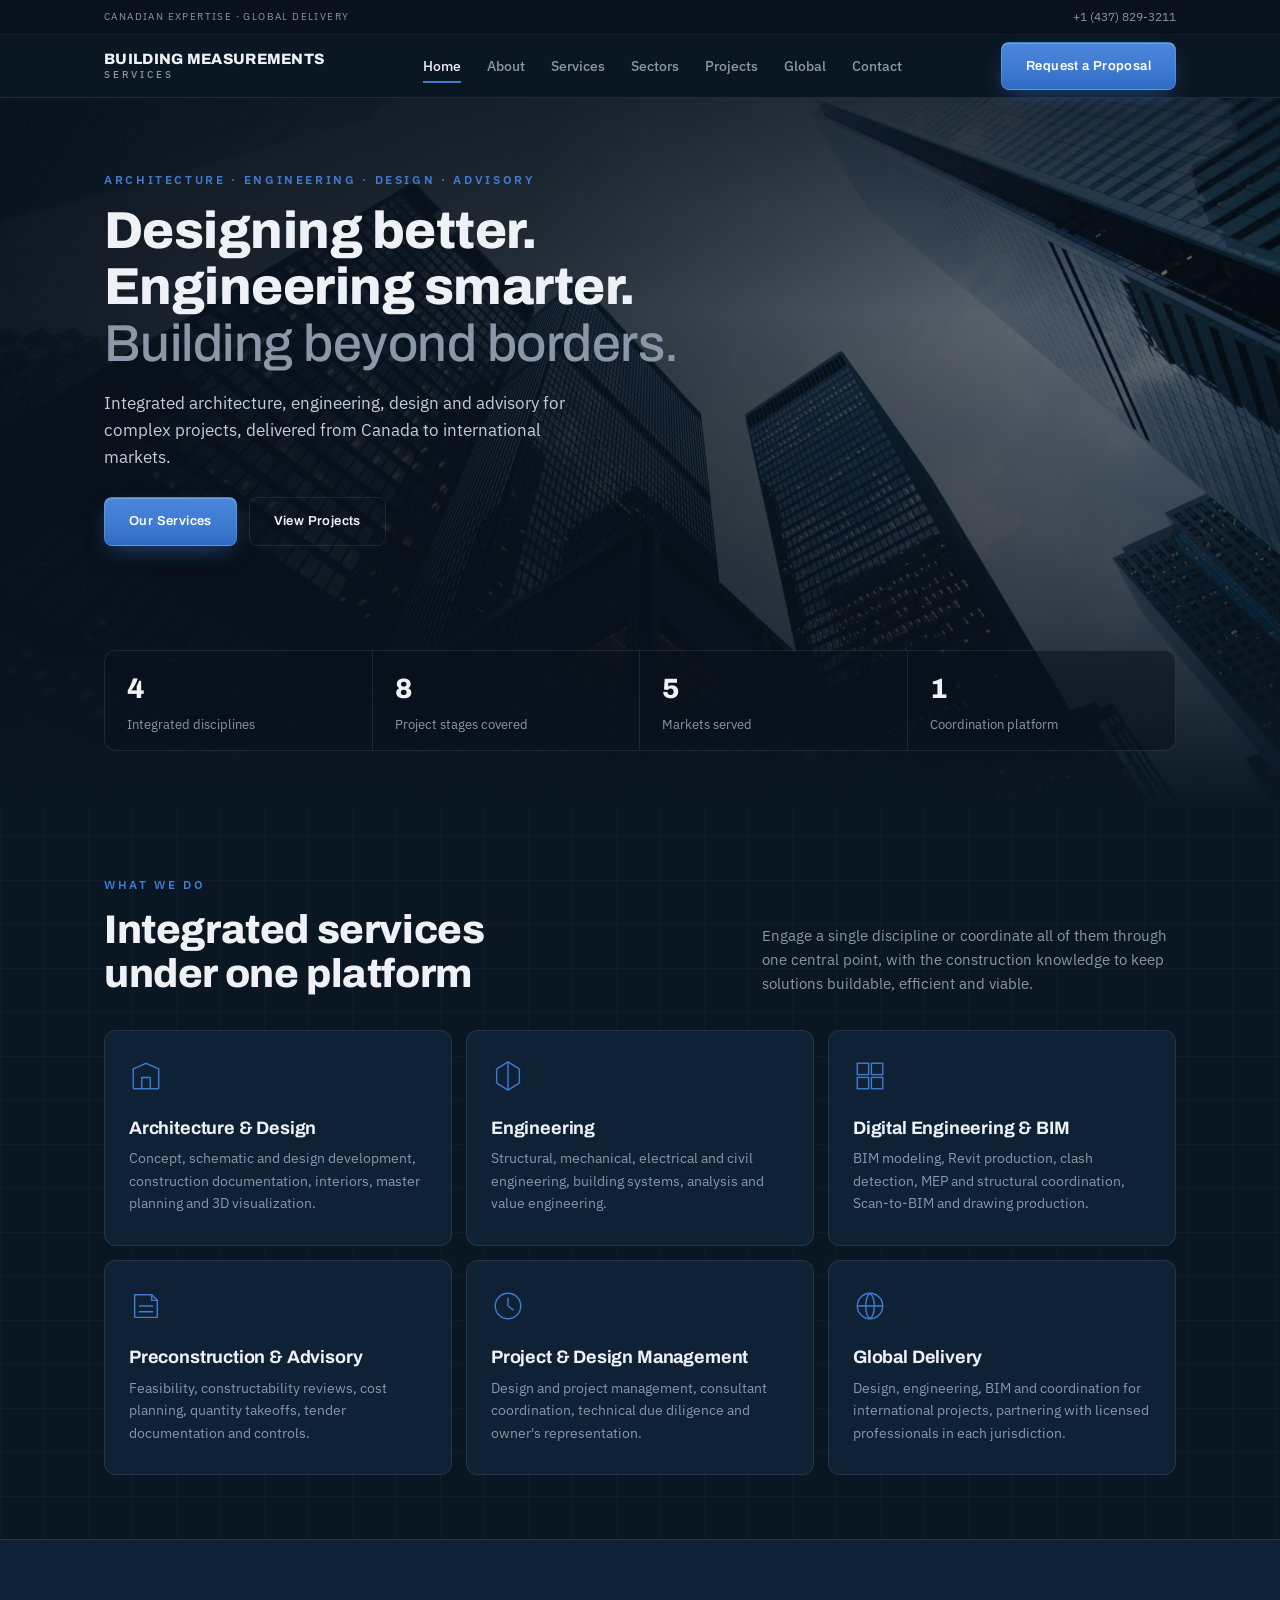
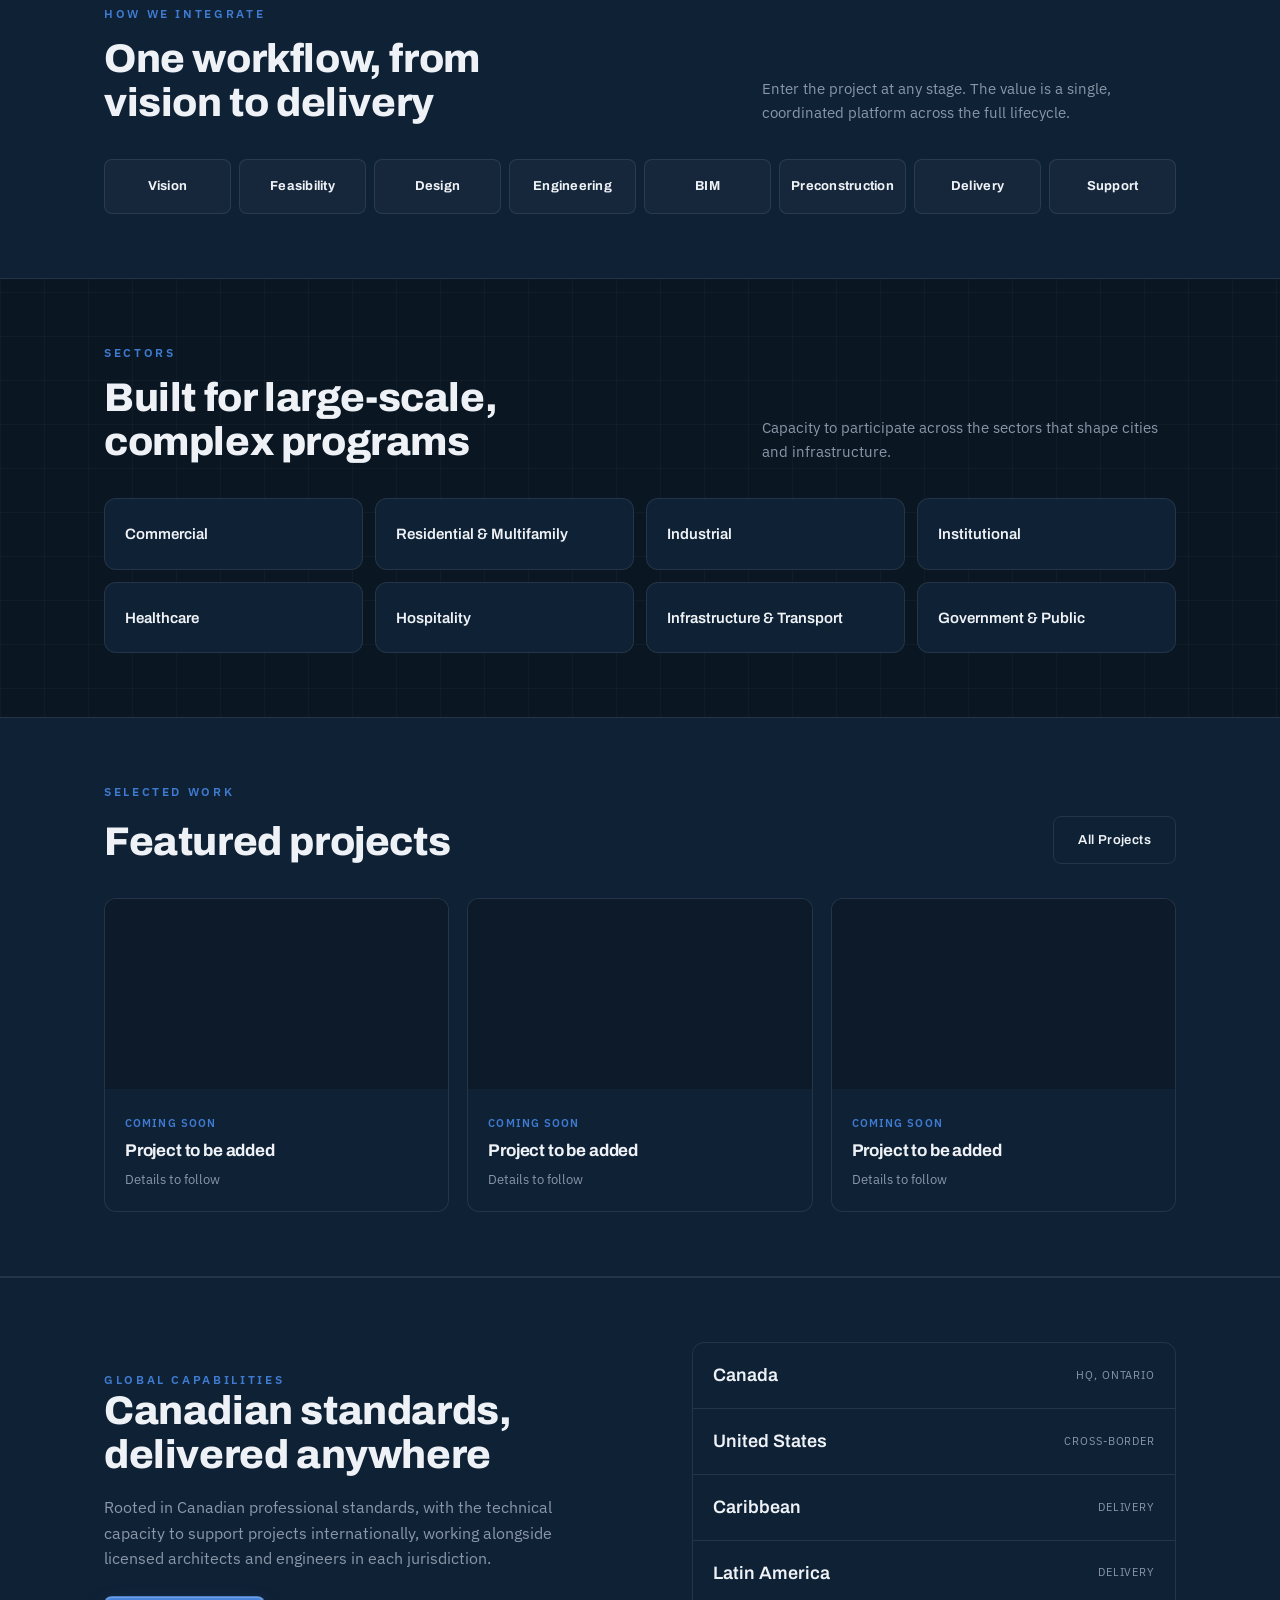
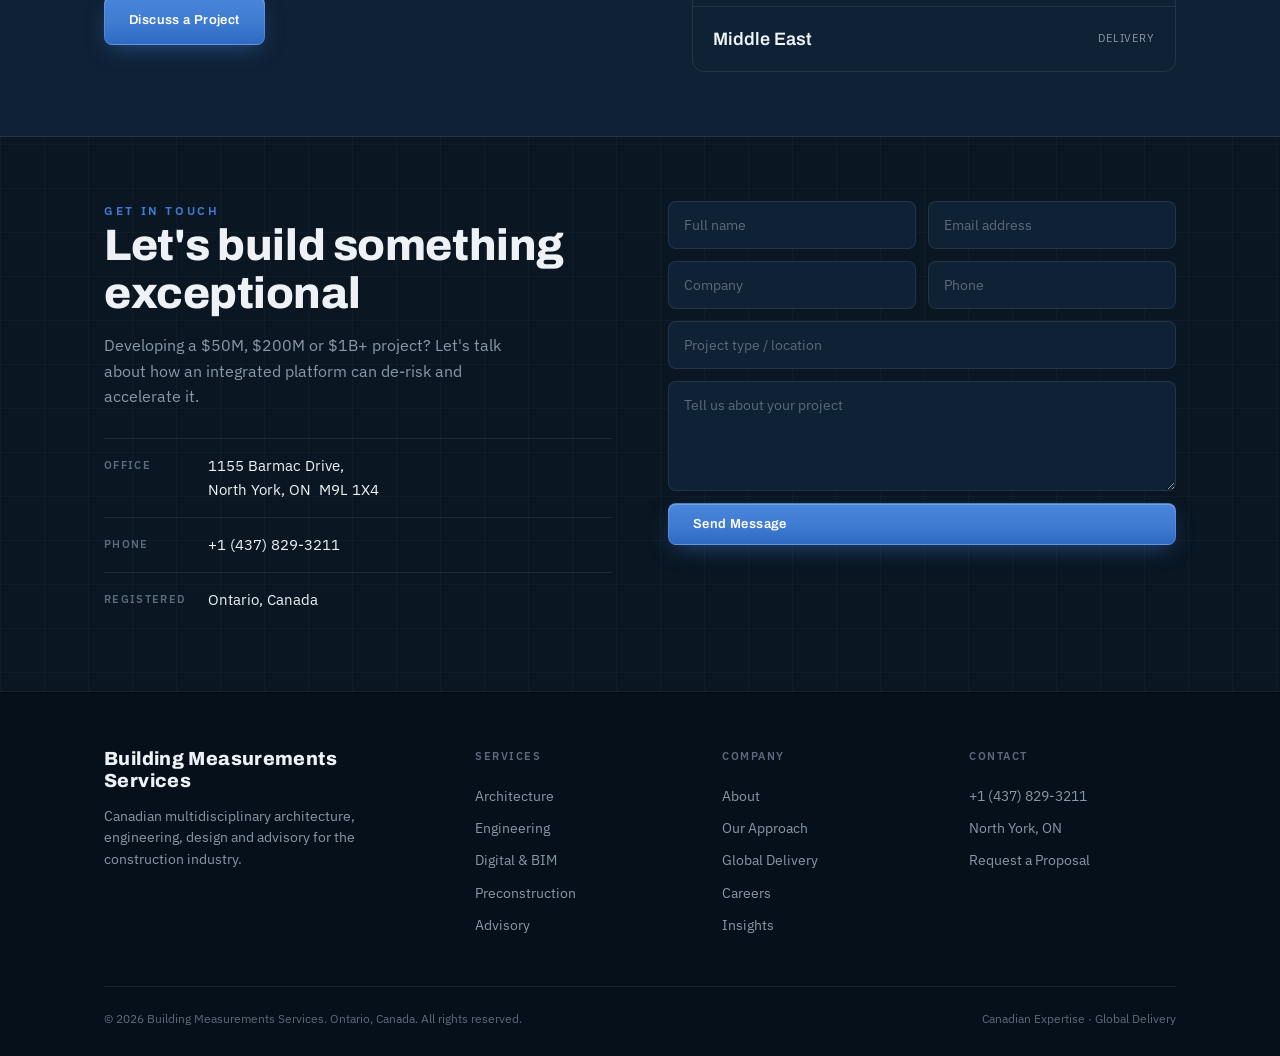
==== index.html @ d41627a1 "Add files via upload" ====
<!DOCTYPE html>
<html lang="en">
<head>
  <meta charset="UTF-8">
  <meta name="viewport" content="width=device-width, initial-scale=1.0">
  <title>Building Measurements Services</title>
  <meta name="description" content="Building Measurements Services. Canadian multidisciplinary architecture, engineering, design and advisory firm for the construction industry. Canadian expertise, global delivery.">

  <link rel="icon" href="favicon.webp" type="image/webp">
  <link rel="preconnect" href="https://fonts.googleapis.com">
  <link rel="preconnect" href="https://fonts.gstatic.com" crossorigin>
  <link href="https://fonts.googleapis.com/css2?family=Archivo:wght@500;600;700;800;900&family=IBM+Plex+Sans:wght@300;400;500;600&display=swap" rel="stylesheet">

  <link rel="stylesheet" href="css/tokens.css?v=10">
  <link rel="stylesheet" href="css/style.css?v=10">
  <link rel="stylesheet" href="css/layout.css?v=10">
  <link rel="stylesheet" href="css/header.css?v=10">
  <link rel="stylesheet" href="css/components.css?v=10">
</head>
<body class="grid-bg">

  <div class="topbar">
    <div class="wrap">
      <span class="tagline">Canadian Expertise · Global Delivery</span>
      <div class="r">
        <a href="tel:+14378293211">+1 (437) 829-3211</a>
      </div>
    </div>
  </div>

  <header>
    <div class="wrap nav">
      <a href="./" class="brand" aria-label="Building Measurements Services home">
        <span class="name-1">BUILDING MEASUREMENTS</span>
        <span class="name-2">SERVICES</span>
      </a>
      <nav class="menu">
        <a href="./" aria-current="page">Home</a>
        <a href="about/">About</a>
        <a href="services/">Services</a>
        <a href="sectors/">Sectors</a>
        <a href="projects/">Projects</a>
        <a href="global/">Global</a>
        <a href="contact/">Contact</a>
      </nav>
      <div class="nav-cta">
        <a href="contact/" class="btn btn-primary">Request a Proposal</a>
        <button class="burger" aria-label="Open menu"><span></span><span></span><span></span></button>
      </div>
    </div>
    <nav class="mobile-menu">
      <a href="./">Home</a>
      <a href="about/">About</a>
      <a href="services/">Services</a>
      <a href="sectors/">Sectors</a>
      <a href="projects/">Projects</a>
      <a href="global/">Global</a>
      <a href="contact/">Contact</a>
    </nav>
  </header>

  <section class="hero bg-home">
    <div class="wrap">
      <p class="eyebrow reveal">Architecture · Engineering · Design · Advisory</p>
      <h1 class="reveal">Designing better. Engineering smarter. <span class="thin">Building beyond borders.</span></h1>
      <p class="lead reveal">Integrated architecture, engineering, design and advisory for complex projects, delivered from Canada to international markets.</p>
      <div class="hero-cta reveal">
        <a href="services/" class="btn btn-primary">Our Services</a>
        <a href="projects/" class="btn btn-ghost">View Projects</a>
      </div>
    </div>
    <div class="hstats">
      <div class="wrap">
        <div class="hstats-inner">
          <div class="hstat"><div class="n">4</div><div class="l">Integrated disciplines</div></div>
          <div class="hstat"><div class="n">8</div><div class="l">Project stages covered</div></div>
          <div class="hstat"><div class="n">5</div><div class="l">Markets served</div></div>
          <div class="hstat"><div class="n">1</div><div class="l">Coordination platform</div></div>
        </div>
      </div>
    </div>
  </section>

  <section id="services">
    <div class="wrap">
      <p class="eyebrow reveal">What we do</p>
      <div class="sec-head reveal">
        <h2>Integrated services under one platform</h2>
        <p class="sub">Engage a single discipline or coordinate all of them through one central point, with the construction knowledge to keep solutions buildable, efficient and viable.</p>
      </div>
      <div class="svc-grid reveal">
        <article class="svc">
          <svg class="ico" viewBox="0 0 48 48" fill="none" stroke="currentColor" stroke-width="2" aria-hidden="true"><path d="M6 42V14L24 6l18 8v28"/><path d="M6 42h36M18 42V26h12v16"/></svg>
          <h3>Architecture &amp; Design</h3>
          <p>Concept, schematic and design development, construction documentation, interiors, master planning and 3D visualization.</p>
        </article>
        <article class="svc">
          <svg class="ico" viewBox="0 0 48 48" fill="none" stroke="currentColor" stroke-width="2" aria-hidden="true"><path d="M24 4v40M8 14l16-10 16 10M8 34l16 10 16-10"/><path d="M8 14v20M40 14v20"/></svg>
          <h3>Engineering</h3>
          <p>Structural, mechanical, electrical and civil engineering, building systems, analysis and value engineering.</p>
        </article>
        <article class="svc">
          <svg class="ico" viewBox="0 0 48 48" fill="none" stroke="currentColor" stroke-width="2" aria-hidden="true"><rect x="6" y="6" width="16" height="16"/><rect x="26" y="6" width="16" height="16"/><rect x="6" y="26" width="16" height="16"/><rect x="26" y="26" width="16" height="16"/></svg>
          <h3>Digital Engineering &amp; BIM</h3>
          <p>BIM modeling, Revit production, clash detection, MEP and structural coordination, Scan-to-BIM and drawing production.</p>
        </article>
        <article class="svc">
          <svg class="ico" viewBox="0 0 48 48" fill="none" stroke="currentColor" stroke-width="2" aria-hidden="true"><path d="M8 40V8h24l8 8v24z"/><path d="M32 8v8h8M14 24h20M14 32h20"/></svg>
          <h3>Preconstruction &amp; Advisory</h3>
          <p>Feasibility, constructability reviews, cost planning, quantity takeoffs, tender documentation and controls.</p>
        </article>
        <article class="svc">
          <svg class="ico" viewBox="0 0 48 48" fill="none" stroke="currentColor" stroke-width="2" aria-hidden="true"><circle cx="24" cy="24" r="18"/><path d="M24 12v12l8 6"/></svg>
          <h3>Project &amp; Design Management</h3>
          <p>Design and project management, consultant coordination, technical due diligence and owner's representation.</p>
        </article>
        <article class="svc">
          <svg class="ico" viewBox="0 0 48 48" fill="none" stroke="currentColor" stroke-width="2" aria-hidden="true"><circle cx="24" cy="24" r="18"/><path d="M6 24h36M24 6c8 6 8 30 0 36M24 6c-8 6-8 30 0 36"/></svg>
          <h3>Global Delivery</h3>
          <p>Design, engineering, BIM and coordination for international projects, partnering with licensed professionals in each jurisdiction.</p>
        </article>
      </div>
    </div>
  </section>

  <section class="process" id="approach">
    <div class="wrap">
      <p class="eyebrow reveal">How we integrate</p>
      <div class="sec-head reveal">
        <h2>One workflow, from vision to delivery</h2>
        <p class="sub">Enter the project at any stage. The value is a single, coordinated platform across the full lifecycle.</p>
      </div>
      <div class="flow reveal">
        <div class="step"><div class="s-t">Vision</div></div>
        <div class="step"><div class="s-t">Feasibility</div></div>
        <div class="step"><div class="s-t">Design</div></div>
        <div class="step"><div class="s-t">Engineering</div></div>
        <div class="step"><div class="s-t">BIM</div></div>
        <div class="step"><div class="s-t">Preconstruction</div></div>
        <div class="step"><div class="s-t">Delivery</div></div>
        <div class="step"><div class="s-t">Support</div></div>
      </div>
    </div>
  </section>

  <section id="sectors">
    <div class="wrap">
      <p class="eyebrow reveal">Sectors</p>
      <div class="sec-head reveal">
        <h2>Built for large-scale, complex programs</h2>
        <p class="sub">Capacity to participate across the sectors that shape cities and infrastructure.</p>
      </div>
      <div class="sectors reveal">
        <div class="sector"><span class="sc-t">Commercial</span></div>
        <div class="sector"><span class="sc-t">Residential &amp; Multifamily</span></div>
        <div class="sector"><span class="sc-t">Industrial</span></div>
        <div class="sector"><span class="sc-t">Institutional</span></div>
        <div class="sector"><span class="sc-t">Healthcare</span></div>
        <div class="sector"><span class="sc-t">Hospitality</span></div>
        <div class="sector"><span class="sc-t">Infrastructure &amp; Transport</span></div>
        <div class="sector"><span class="sc-t">Government &amp; Public</span></div>
      </div>
    </div>
  </section>

  <section class="process" id="projects">
    <div class="wrap">
      <p class="eyebrow reveal">Selected work</p>
      <div class="sec-head reveal">
        <h2>Featured projects</h2>
        <a href="projects/" class="btn btn-ghost">All Projects</a>
      </div>
      <div class="proj-grid reveal">
        <article class="proj">
          <div class="img"></div>
          <div class="body"><span class="tag">Coming soon</span><h3>Project to be added</h3><span class="loc">Details to follow</span></div>
        </article>
        <article class="proj">
          <div class="img"></div>
          <div class="body"><span class="tag">Coming soon</span><h3>Project to be added</h3><span class="loc">Details to follow</span></div>
        </article>
        <article class="proj">
          <div class="img"></div>
          <div class="body"><span class="tag">Coming soon</span><h3>Project to be added</h3><span class="loc">Details to follow</span></div>
        </article>
      </div>
    </div>
  </section>

  <section class="global" id="global">
    <div class="wrap global-inner">
      <div class="reveal">
        <p class="eyebrow">Global capabilities</p>
        <h2>Canadian standards, delivered anywhere</h2>
        <p class="g-lead">Rooted in Canadian professional standards, with the technical capacity to support projects internationally, working alongside licensed architects and engineers in each jurisdiction.</p>
        <a href="contact/" class="btn btn-primary">Discuss a Project</a>
      </div>
      <div class="markets reveal">
        <div class="market"><span class="m-n">Canada</span><span class="m-s">HQ, Ontario</span></div>
        <div class="market"><span class="m-n">United States</span><span class="m-s">Cross-border</span></div>
        <div class="market"><span class="m-n">Caribbean</span><span class="m-s">Delivery</span></div>
        <div class="market"><span class="m-n">Latin America</span><span class="m-s">Delivery</span></div>
        <div class="market"><span class="m-n">Middle East</span><span class="m-s">Delivery</span></div>
      </div>
    </div>
  </section>

  <section class="contact" id="contact">
    <div class="wrap contact-inner">
      <div class="reveal">
        <p class="eyebrow">Get in touch</p>
        <h2>Let's build something exceptional</h2>
        <p class="lead">Developing a $50M, $200M or $1B+ project? Let's talk about how an integrated platform can de-risk and accelerate it.</p>
        <div class="info-row"><span class="k">Office</span><span class="v">1155 Barmac Drive,<br>North York, ON&nbsp; M9L 1X4</span></div>
        <div class="info-row"><span class="k">Phone</span><span class="v"><a href="tel:+14378293211">+1 (437) 829-3211</a></span></div>
        <div class="info-row"><span class="k">Registered</span><span class="v">Ontario, Canada</span></div>
      </div>
      <div class="reveal">
        <form class="form" action="#" method="post">
          <div class="form-row">
            <input class="field" type="text" name="name" placeholder="Full name" required>
            <input class="field" type="email" name="email" placeholder="Email address" required>
          </div>
          <div class="form-row">
            <input class="field" type="text" name="company" placeholder="Company">
            <input class="field" type="tel" name="phone" placeholder="Phone">
          </div>
          <input class="field" type="text" name="project" placeholder="Project type / location">
          <textarea class="field" name="message" placeholder="Tell us about your project"></textarea>
          <button class="btn btn-primary" type="submit">Send Message</button>
        </form>
      </div>
    </div>
  </section>

  <footer>
    <div class="wrap">
      <div class="foot-grid">
        <div class="foot-brand">
          <div class="name">Building Measurements<br>Services</div>
          <p>Canadian multidisciplinary architecture, engineering, design and advisory for the construction industry.</p>
        </div>
        <div class="foot-col">
          <h4>Services</h4>
          <a href="services/">Architecture</a><a href="services/">Engineering</a><a href="services/">Digital &amp; BIM</a><a href="services/">Preconstruction</a><a href="services/">Advisory</a>
        </div>
        <div class="foot-col">
          <h4>Company</h4>
          <a href="about/">About</a><a href="about/">Our Approach</a><a href="global/">Global Delivery</a><a href="careers/">Careers</a><a href="insights/">Insights</a>
        </div>
        <div class="foot-col">
          <h4>Contact</h4>
          <a href="tel:+14378293211">+1 (437) 829-3211</a><a href="contact/">North York, ON</a><a href="contact/">Request a Proposal</a>
        </div>
      </div>
      <div class="foot-bottom">
        <span>&copy; 2026 Building Measurements Services. Ontario, Canada. All rights reserved.</span>
        <span>Canadian Expertise · Global Delivery</span>
      </div>
    </div>
  </footer>

  <script src="js/main.js?v=1"></script>
</body>
</html>
---- css/tokens.css ----
/* ============================================================
   Building Measurements Services · tokens.css
   Variables de diseño (color, tipografía, espaciado).
   No poner reglas aquí, solo :root.
   ============================================================ */

:root{
  /* --- color --- */
  --ink:#0A1622;            /* base near-black navy (fondo página) */
  --navy:#0F2135;           /* paneles / tarjetas */
  --navy-hi:#16304A;        /* hover de paneles */
  --steel:#8A97A8;          /* texto gris acero */
  --steel-dim:#5B6A7C;      /* texto tenue / labels */
  --white:#EEF2F6;          /* texto principal claro */
  --accent:#3E7BD1;         /* azul blueprint, uso mínimo */
  --accent-hi:#5A92DD;      /* hover del acento */

  --line:rgba(255,255,255,.09);      /* bordes visibles */
  --line-soft:rgba(255,255,255,.05); /* bordes sutiles */
  --grid:rgba(255,255,255,.028);     /* rejilla tipo plano */

  /* --- tipografía --- */
  --font-display:'Archivo', sans-serif;
  --font-body:'IBM Plex Sans', system-ui, sans-serif;
  --font-mono:'IBM Plex Mono', monospace;

  /* --- layout --- */
  --maxw:1240px;
  --pad:clamp(20px, 5vw, 72px);
  --grid-size:44px;

  /* --- radios (esquinas redondeadas) --- */
  --radius:12px;
  --radius-sm:8px;
}
---- css/style.css ----
/* ============================================================
   Building Measurements Services · style.css
   Reset, base tipográfica, botones, utilidades, animaciones.
   ============================================================ */

*{margin:0;padding:0;box-sizing:border-box}
html{-webkit-text-size-adjust:100%}
body{
  font-family:var(--font-body);
  background:var(--ink);
  color:var(--white);
  line-height:1.6;
  -webkit-font-smoothing:antialiased;
  overflow-x:hidden;
}
a{color:inherit;text-decoration:none}
img{max-width:100%;display:block}
ul{list-style:none}

h1,h2,h3{font-family:var(--font-display);letter-spacing:-.01em;line-height:1.1}

/* eyebrow: mayúsculas finas en azul, sin guiones ni numeración */
.eyebrow{
  font-family:var(--font-body);font-weight:600;
  font-size:12px;letter-spacing:.22em;text-transform:uppercase;
  color:var(--accent);
}

/* rejilla tipo plano (fondo aprobado) */
.grid-bg{
  background-image:
    linear-gradient(var(--grid) 1px, transparent 1px),
    linear-gradient(90deg, var(--grid) 1px, transparent 1px);
  background-size:var(--grid-size) var(--grid-size);
}

/* botones */
.btn{
  display:inline-flex;align-items:center;gap:9px;
  font-family:var(--font-display);font-weight:600;font-size:13px;
  letter-spacing:.03em;padding:13px 24px;border:1px solid transparent;border-radius:var(--radius-sm);
  cursor:pointer;transition:.22s;white-space:nowrap;
}
.btn .ar{transition:transform .22s}
.btn:hover .ar{transform:translateX(3px)}
.btn-primary{
  background:linear-gradient(180deg,#4a86db 0%,#3E7BD1 55%,#2f6ac2 100%);
  color:#fff;border:1px solid rgba(255,255,255,.14);
  box-shadow:0 8px 22px -6px rgba(62,123,209,.5), inset 0 1px 0 rgba(255,255,255,.22);
  transition:transform .18s ease, box-shadow .18s ease, filter .18s ease;
}
.btn-primary:hover{
  filter:brightness(1.06);
  box-shadow:0 12px 28px -6px rgba(62,123,209,.62), inset 0 1px 0 rgba(255,255,255,.28);
  transform:translateY(-1px);
}
.btn-primary:active{transform:translateY(0);filter:brightness(.98)}
.btn-ghost{background:transparent;color:var(--white);border-color:var(--line)}
.btn-ghost:hover{border-color:var(--steel);background:rgba(255,255,255,.04)}

/* reveal on-scroll */
.reveal{opacity:0;transform:translateY(14px);transition:.6s cubic-bezier(.2,.7,.2,1)}
.reveal.in{opacity:1;transform:none}
@media (prefers-reduced-motion:reduce){
  .reveal{opacity:1;transform:none;transition:none}
}
---- css/layout.css ----
/* ============================================================
   Building Measurements Services · layout.css
   Contenedor, ritmo de secciones, encabezados de sección.
   ============================================================ */

.wrap{
  max-width:1200px;margin:0 auto;
  padding-left:clamp(20px,5vw,64px);
  padding-right:clamp(20px,5vw,64px);
}

section{padding-top:clamp(40px,5vw,68px);padding-bottom:clamp(40px,5vw,68px)}

.sec-head{
  display:flex;justify-content:space-between;align-items:flex-end;
  gap:24px;margin:14px 0 34px;flex-wrap:wrap;
}
.sec-head h2{font-size:clamp(24px,3.4vw,40px);font-weight:800;max-width:20ch}
.sec-head .sub{color:var(--steel);max-width:46ch;font-size:15px}
---- css/header.css ----
/* ============================================================
   Building Measurements Services · header.css
   Bloques compartidos: topbar, header/nav, footer.
   ============================================================ */

/* ---------- top bar ---------- */
.topbar{background:#08111C;border-bottom:1px solid var(--line-soft);font-size:12px;color:var(--steel)}
.topbar .wrap{display:flex;justify-content:space-between;align-items:center;height:34px}
.topbar .tagline{letter-spacing:.14em;text-transform:uppercase;font-size:10px}
.topbar a{color:var(--steel)}
.topbar a:hover{color:var(--white)}
.topbar .r{display:flex;gap:18px;align-items:center}
.topbar .lang a{font-weight:600}
.topbar .lang .off{opacity:.45}
@media (max-width:700px){.topbar .tagline{display:none}}

/* ---------- header ---------- */
header{position:sticky;top:0;z-index:50;background:var(--ink);border-bottom:1px solid var(--line)}
.nav{display:flex;align-items:center;justify-content:space-between;height:62px}

/* wordmark tipográfico compacto (logo real pendiente) */
.brand{display:inline-flex;flex-direction:column;line-height:1.05}
.brand .name-1{font-family:var(--font-display);font-weight:800;font-size:15px;letter-spacing:.02em;color:var(--white)}
.brand .name-2{font-family:var(--font-body);font-weight:500;font-size:10px;letter-spacing:.28em;color:var(--steel);margin-top:2px}

.menu{display:flex;gap:26px;align-items:center}
.menu a{font-size:14px;font-weight:500;color:var(--steel);transition:.18s;position:relative;padding:4px 0}
.menu a:hover,.menu a[aria-current="page"]{color:var(--white)}
.menu a::after{content:"";position:absolute;left:0;bottom:-2px;width:0;height:2px;background:var(--accent);transition:.22s}
.menu a:hover::after,.menu a[aria-current="page"]::after{width:100%}

.nav-cta{display:flex;align-items:center;gap:14px}
.burger{display:none;flex-direction:column;justify-content:center;gap:5px;width:40px;height:40px;cursor:pointer;background:none;border:1px solid var(--line);border-radius:4px}
.burger span{width:18px;height:2px;background:var(--white);margin:0 auto;transition:.25s}
.burger.active span:nth-child(1){transform:translateY(7px) rotate(45deg)}
.burger.active span:nth-child(2){opacity:0}
.burger.active span:nth-child(3){transform:translateY(-7px) rotate(-45deg)}

/* menú móvil */
.mobile-menu{display:none;flex-direction:column;background:var(--ink);border-bottom:1px solid var(--line)}
.mobile-menu.open{display:flex}
.mobile-menu a{padding:15px clamp(20px,5vw,64px);border-top:1px solid var(--line-soft);color:var(--steel);font-size:15px;font-weight:500}
.mobile-menu a:hover,.mobile-menu a[aria-current="page"]{color:var(--white);background:var(--navy)}

@media (max-width:960px){
  .menu{display:none}
  .nav-cta .btn{display:none}
  .burger{display:flex}
}

/* ---------- footer ---------- */
footer{background:#06101A;border-top:1px solid rgba(255,255,255,.08);box-shadow:inset 0 1px 0 rgba(0,0,0,.4);padding:56px 0 28px}
.foot-grid{display:grid;grid-template-columns:1.6fr 1fr 1fr 1fr;gap:40px;margin-bottom:44px}
.foot-brand .name{font-family:var(--font-display);font-weight:800;font-size:19px;letter-spacing:.02em;line-height:1.15;margin-bottom:14px}
.foot-brand p{color:var(--steel);font-size:13.5px;max-width:34ch}
.foot-col h4{font-family:var(--font-body);font-size:11px;font-weight:600;letter-spacing:.14em;text-transform:uppercase;color:var(--steel-dim);margin-bottom:14px}
.foot-col a{display:block;color:var(--steel);font-size:14px;padding:5px 0;transition:.18s}
.foot-col a:hover{color:var(--white)}
.foot-bottom{display:flex;justify-content:space-between;align-items:center;padding-top:22px;border-top:1px solid var(--line);color:var(--steel-dim);font-size:12px;flex-wrap:wrap;gap:10px}
@media (max-width:840px){.foot-grid{grid-template-columns:1fr 1fr;gap:30px}}
@media (max-width:520px){.foot-grid{grid-template-columns:1fr}}
---- css/components.css ----
/* ============================================================
   Building Measurements Services · components.css
   ============================================================ */

/* ---------- fondos por sección (foto temática AEC) ---------- */
.bg-home{background-image:url('../images/home.jpg')}
.bg-about{background-image:url('../images/about.jpg')}
.bg-services{background-image:url('../images/services.jpg')}
.bg-sectors{background-image:url('../images/sectors.jpg')}
.bg-projects{background-image:url('../images/projects.jpg')}
.bg-global{background-image:url('../images/global.jpg')}
.bg-contact{background-image:url('../images/contact.jpg')}

/* ---------- hero (home) ---------- */
.hero{position:relative;overflow:hidden;padding:0;
  display:flex;flex-direction:column;min-height:clamp(440px,58vh,560px);
  background-color:#0A1622;background-position:center;background-size:cover;background-repeat:no-repeat}
.hero::before{content:"";position:absolute;inset:0;z-index:1;
  background:linear-gradient(90deg, rgba(8,17,28,.96) 0%, rgba(8,17,28,.86) 42%, rgba(8,17,28,.5) 100%)}
.hero::after{content:"";position:absolute;inset:0;z-index:1;
  background:linear-gradient(180deg, rgba(8,17,28,.55) 0%, rgba(8,17,28,0) 30%, rgba(8,17,28,.45) 72%, rgba(10,22,34,1) 100%)}
.hero .wrap{position:relative;z-index:2;width:100%;flex:1;display:flex;flex-direction:column;justify-content:flex-end;
  padding-top:clamp(40px,6vw,72px);padding-bottom:clamp(20px,3vw,32px)}
.hero .eyebrow{margin-bottom:14px}
.hero h1{font-size:clamp(30px,4.4vw,52px);font-weight:800;line-height:1.08;max-width:18ch}
.hero h1 .thin{color:var(--steel);font-weight:500}
.hero .lead{margin:18px 0 26px;max-width:50ch;color:#C4CCD6;font-size:clamp(15px,1.5vw,17px)}
.hero-cta{display:flex;gap:12px;flex-wrap:wrap}

/* hero stats: banda horizontal redondeada */
.hstats{position:relative;z-index:2;padding-bottom:clamp(18px,2.5vw,28px)}
.hstats-inner{display:grid;grid-template-columns:repeat(4,1fr);background:rgba(8,17,28,.55);
  border:1px solid var(--line);border-radius:var(--radius);overflow:hidden}
.hstat{padding:16px 22px;border-right:1px solid var(--line)}
.hstat:last-child{border-right:0}
.hstat .n{font-family:var(--font-display);font-weight:800;font-size:clamp(20px,2.2vw,28px)}
.hstat .l{font-size:12.5px;color:var(--steel);margin-top:2px}
@media (max-width:640px){
  .hstats-inner{grid-template-columns:repeat(2,1fr)}
  .hstat:nth-child(2){border-right:0}
  .hstat:nth-child(-n+2){border-bottom:1px solid var(--line)}
}

/* ---------- servicios (home): tarjetas redondeadas ---------- */
.svc-grid{display:grid;grid-template-columns:repeat(3,1fr);gap:14px}
.svc{background:var(--navy);border:1px solid var(--line);border-radius:var(--radius);padding:28px 24px 30px;transition:.24s}
.svc:hover{border-color:var(--steel-dim);transform:translateY(-3px)}
.svc .ico{width:34px;height:34px;color:var(--accent);margin-bottom:18px}
.svc h3{font-size:18px;font-weight:700;margin-bottom:9px}
.svc p{color:var(--steel);font-size:14px}
@media (max-width:860px){.svc-grid{grid-template-columns:repeat(2,1fr)}}
@media (max-width:560px){.svc-grid{grid-template-columns:1fr}}

/* ---------- proceso: chips redondeados ---------- */
.process{background:var(--navy);border-top:1px solid var(--line);border-bottom:1px solid var(--line)}
.flow{display:grid;grid-template-columns:repeat(8,1fr);gap:8px}
.step{background:rgba(255,255,255,.03);border:1px solid var(--line);border-radius:var(--radius-sm);padding:16px 10px;text-align:center}
.step .s-t{font-family:var(--font-display);font-weight:700;font-size:13px;letter-spacing:.02em}
@media (max-width:860px){.flow{grid-template-columns:repeat(4,1fr)}}
@media (max-width:480px){.flow{grid-template-columns:repeat(2,1fr)}}

/* ---------- sectores ---------- */
.sectors{display:grid;grid-template-columns:repeat(4,1fr);gap:12px}
.sector{background:var(--navy);border:1px solid var(--line);border-radius:var(--radius);padding:22px 20px;transition:.22s}
.sector:hover{background:var(--navy-hi);transform:translateY(-2px)}
.sector .sc-t{font-family:var(--font-display);font-weight:600;font-size:15px}
@media (max-width:860px){.sectors{grid-template-columns:repeat(2,1fr)}}

/* ---------- proyectos ---------- */
.proj-grid{display:grid;grid-template-columns:repeat(3,1fr);gap:18px}
.proj{background:var(--navy);border:1px solid var(--line);border-radius:var(--radius);overflow:hidden;transition:.24s}
.proj:hover{transform:translateY(-3px);border-color:var(--steel-dim)}
.proj .img{height:190px;background:#0C1A2A center/cover no-repeat}
.i-proj1{background-image:linear-gradient(180deg,rgba(10,22,34,.12),rgba(10,22,34,.5)),url('../images/proj-1.jpg')}
.i-proj2{background-image:linear-gradient(180deg,rgba(10,22,34,.12),rgba(10,22,34,.5)),url('../images/proj-2.jpg')}
.i-proj3{background-image:linear-gradient(180deg,rgba(10,22,34,.12),rgba(10,22,34,.5)),url('../images/proj-3.jpg')}
.proj .body{padding:20px}
.proj .tag{font-size:11px;font-weight:600;letter-spacing:.1em;text-transform:uppercase;color:var(--accent)}
.proj h3{font-size:17px;font-weight:700;margin:7px 0 5px}
.proj .loc{color:var(--steel);font-size:13px}
@media (max-width:860px){.proj-grid{grid-template-columns:1fr}}

/* ---------- global ---------- */
.global{background:var(--navy);border-top:1px solid var(--line);border-bottom:1px solid var(--line)}
.global-inner{display:grid;grid-template-columns:1.1fr 1fr;gap:56px;align-items:center}
.global-inner h2{font-size:clamp(24px,3.4vw,40px);font-weight:800;margin-bottom:18px}
.global-inner .g-lead{color:var(--steel);max-width:46ch;margin-bottom:24px}
.markets{display:flex;flex-direction:column;border:1px solid var(--line);border-radius:var(--radius);overflow:hidden}
.market{display:flex;align-items:center;justify-content:space-between;padding:18px 20px;border-bottom:1px solid var(--line)}
.market:last-child{border-bottom:0}
.market .m-n{font-family:var(--font-display);font-weight:600;font-size:18px}
.market .m-s{font-size:11px;color:var(--steel);letter-spacing:.08em;text-transform:uppercase}
@media (max-width:840px){.global-inner{grid-template-columns:1fr;gap:32px}}

/* ---------- contacto ---------- */
.contact-inner{display:grid;grid-template-columns:1fr 1fr;gap:56px}
.contact h2{font-size:clamp(26px,3.8vw,44px);font-weight:800;margin-bottom:16px}
.contact .lead{color:var(--steel);max-width:40ch;margin-bottom:28px}
.info-row{display:flex;gap:14px;padding:15px 0;border-top:1px solid var(--line)}
.info-row .k{font-size:11px;font-weight:600;letter-spacing:.12em;text-transform:uppercase;color:var(--steel-dim);min-width:90px;padding-top:3px}
.info-row .v{font-size:15px}
.form{display:flex;flex-direction:column;gap:12px}
.form-row{display:grid;grid-template-columns:1fr 1fr;gap:12px}
.field{background:var(--navy);border:1px solid var(--line);border-radius:var(--radius-sm);color:var(--white);padding:14px 15px;font-family:inherit;font-size:14px;width:100%;transition:.18s}
.field::placeholder{color:var(--steel-dim)}
.field:focus{outline:none;border-color:var(--accent)}
textarea.field{min-height:110px;resize:vertical}
@media (max-width:840px){.contact-inner{grid-template-columns:1fr;gap:34px}.form-row{grid-template-columns:1fr}}

/* ============================================================
   PÁGINAS INTERNAS
   ============================================================ */

.page-hero{position:relative;overflow:hidden;padding:0;
  display:flex;flex-direction:column;min-height:clamp(320px,42vh,420px);
  background-color:#0A1622;background-position:center;background-size:cover;background-repeat:no-repeat}
.page-hero::before{content:"";position:absolute;inset:0;z-index:1;
  background:linear-gradient(90deg, rgba(8,17,28,.96) 0%, rgba(8,17,28,.86) 44%, rgba(8,17,28,.55) 100%)}
.page-hero::after{content:"";position:absolute;inset:0;z-index:1;
  background:linear-gradient(180deg, rgba(8,17,28,.55) 0%, rgba(8,17,28,0) 34%, rgba(8,17,28,.5) 74%, rgba(10,22,34,1) 100%)}
.page-hero .wrap{position:relative;z-index:2;width:100%;flex:1;display:flex;flex-direction:column;justify-content:flex-end;
  padding-top:clamp(44px,7vw,80px);padding-bottom:clamp(22px,3vw,34px)}
.page-hero .eyebrow{margin-bottom:12px}
.page-hero h1{font-size:clamp(26px,3.4vw,40px);font-weight:800;line-height:1.1;max-width:20ch}
.page-hero .lead{margin-top:16px;max-width:56ch;color:#C4CCD6;font-size:clamp(15px,1.5vw,17px)}

.statement{font-family:var(--font-display);font-weight:500;font-size:clamp(20px,2.4vw,28px);line-height:1.32;max-width:60ch}
.statement em{font-style:normal;color:var(--accent)}

.split{display:grid;grid-template-columns:1fr 1fr;gap:52px;align-items:start}
.split .col-label{font-size:11px;font-weight:600;letter-spacing:.14em;text-transform:uppercase;color:var(--steel-dim);margin-bottom:14px}
.split p{color:var(--steel);font-size:15px;margin-bottom:14px}
@media (max-width:840px){.split{grid-template-columns:1fr;gap:30px}}

.feature-grid{display:grid;grid-template-columns:repeat(3,1fr);gap:12px}
.feature{background:var(--navy);border:1px solid var(--line);border-radius:var(--radius);padding:24px}
.feature h3{font-size:17px;font-weight:700;margin-bottom:8px}
.feature p{color:var(--steel);font-size:14px}
@media (max-width:860px){.feature-grid{grid-template-columns:repeat(2,1fr)}}
@media (max-width:560px){.feature-grid{grid-template-columns:1fr}}

.profile-grid{display:grid;grid-template-columns:repeat(3,1fr);gap:18px}
.profile-card{background:var(--navy);border:1px solid var(--line);border-radius:var(--radius);padding:24px}
.profile-card .avatar{width:52px;height:52px;border:1px solid var(--line);border-radius:var(--radius-sm);display:flex;align-items:center;justify-content:center;color:var(--steel-dim);font-size:10px;letter-spacing:.08em;margin-bottom:16px}
.profile-card h3{font-size:16px;font-weight:700}
.profile-card .role{font-size:11px;font-weight:600;letter-spacing:.12em;text-transform:uppercase;color:var(--accent);margin-top:4px}
@media (max-width:840px){.profile-grid{grid-template-columns:1fr}}

.cta-band{background:var(--navy);border-top:1px solid var(--line);border-bottom:1px solid var(--line);text-align:center}
.cta-band h2{font-size:clamp(24px,3.4vw,40px);font-weight:800;margin-bottom:16px}
.cta-band p{color:var(--steel);max-width:52ch;margin:0 auto 26px}

/* bloques de detalle de servicio */
.service-block{border-top:1px solid var(--line);padding:clamp(34px,5vw,54px) 0}
.service-block:first-of-type{border-top:0;padding-top:0}
.sb-grid{display:grid;grid-template-columns:1fr 1.3fr;gap:44px;align-items:start}
.sb-ico{width:38px;height:38px;color:var(--accent);margin-bottom:16px}
.service-block h2{font-size:clamp(22px,3vw,32px);font-weight:800;margin-bottom:12px}
.sb-intro{color:var(--steel);font-size:15px;max-width:42ch}
.svc-list{display:grid;grid-template-columns:1fr 1fr;gap:8px}
.svc-list li{background:var(--navy);border:1px solid var(--line);border-radius:var(--radius-sm);padding:13px 16px;font-size:14px;display:flex;gap:9px;align-items:baseline}
.svc-list li::before{content:"\203A";color:var(--accent)}
@media (max-width:840px){.sb-grid{grid-template-columns:1fr;gap:24px}}
@media (max-width:520px){.svc-list{grid-template-columns:1fr}}
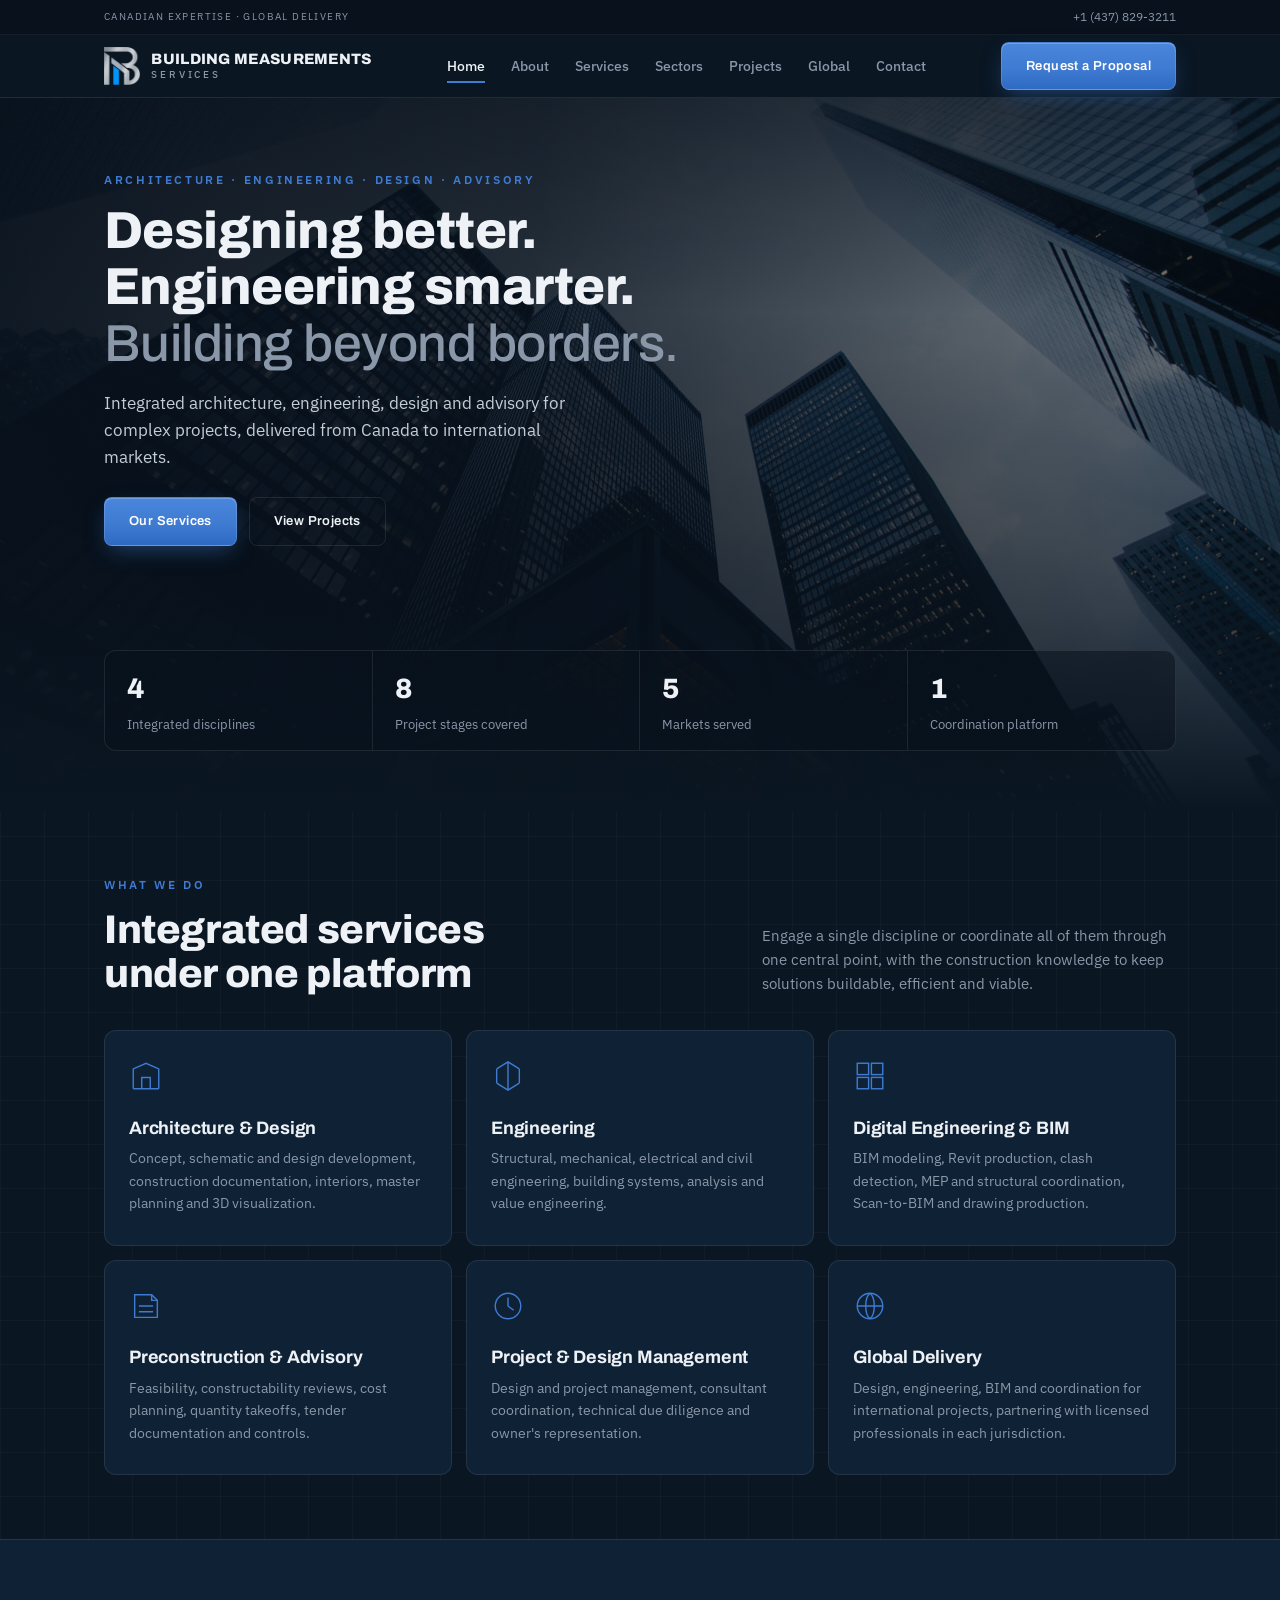
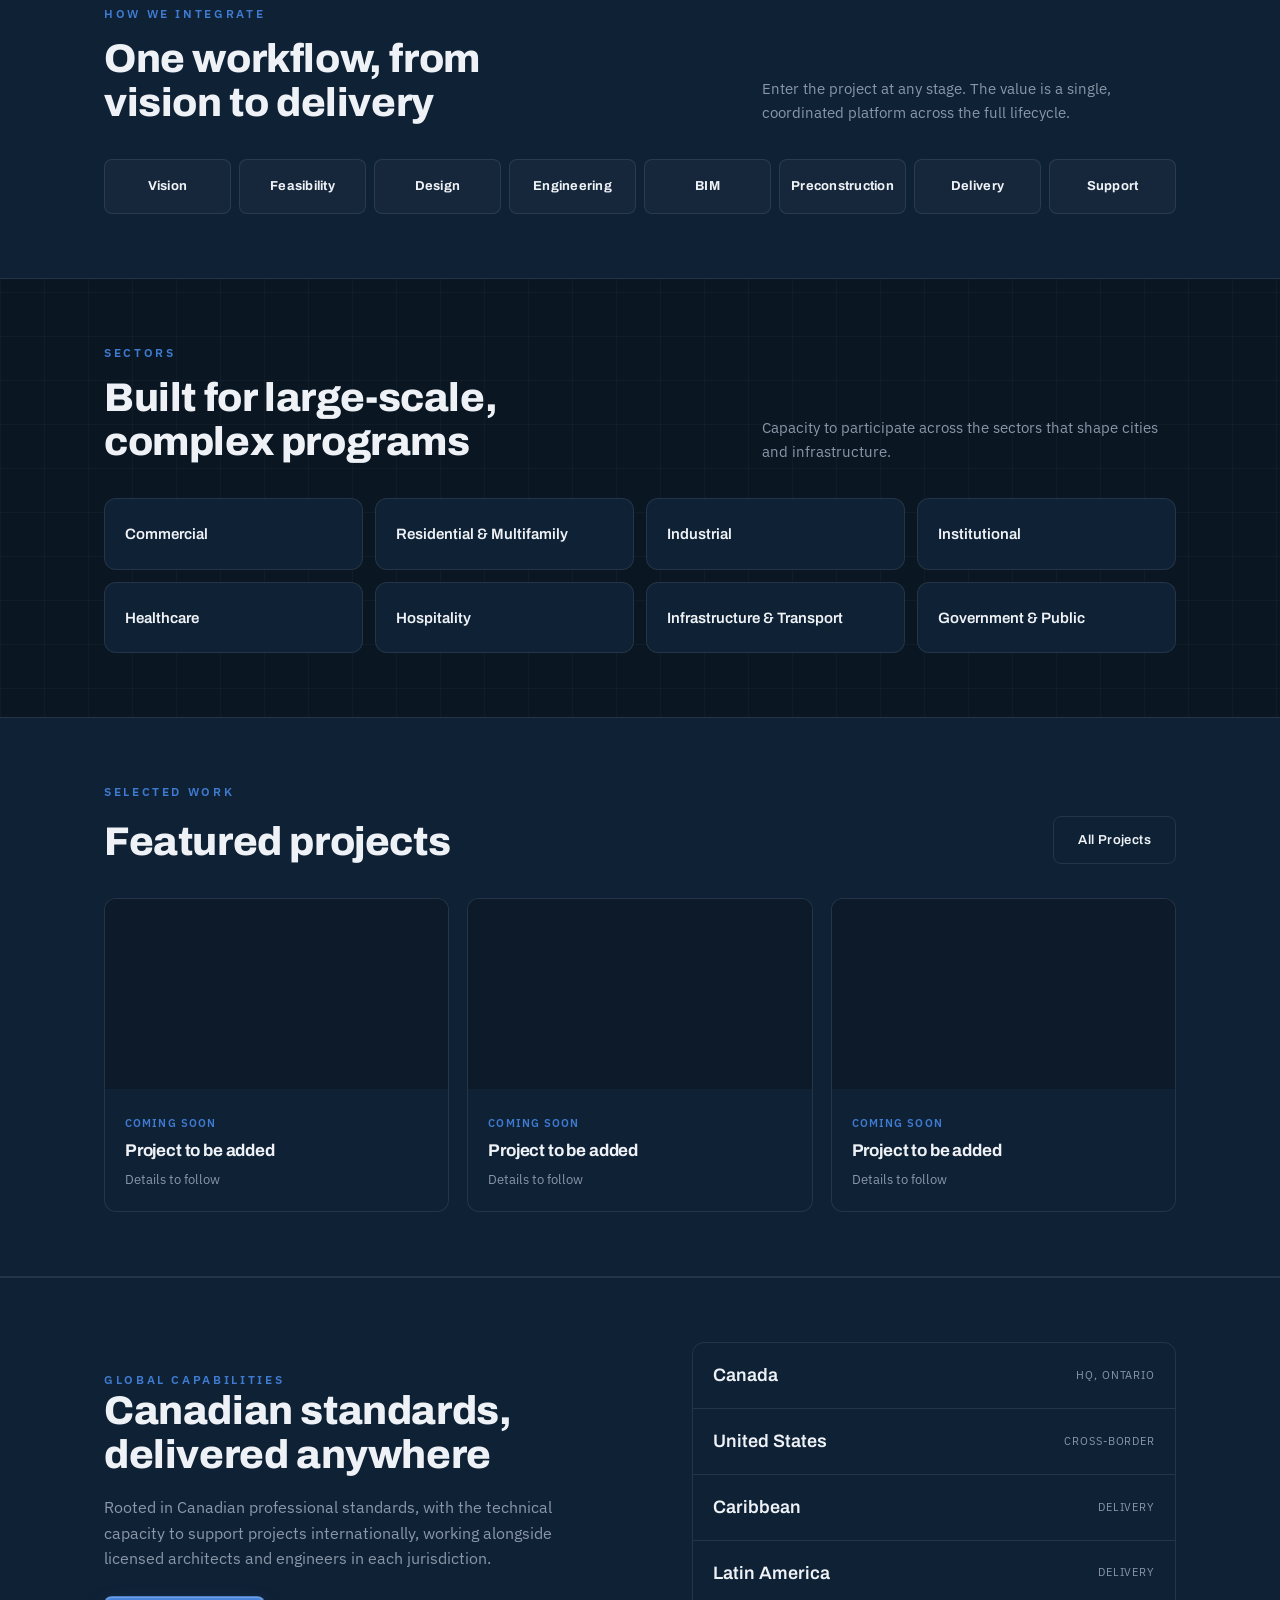
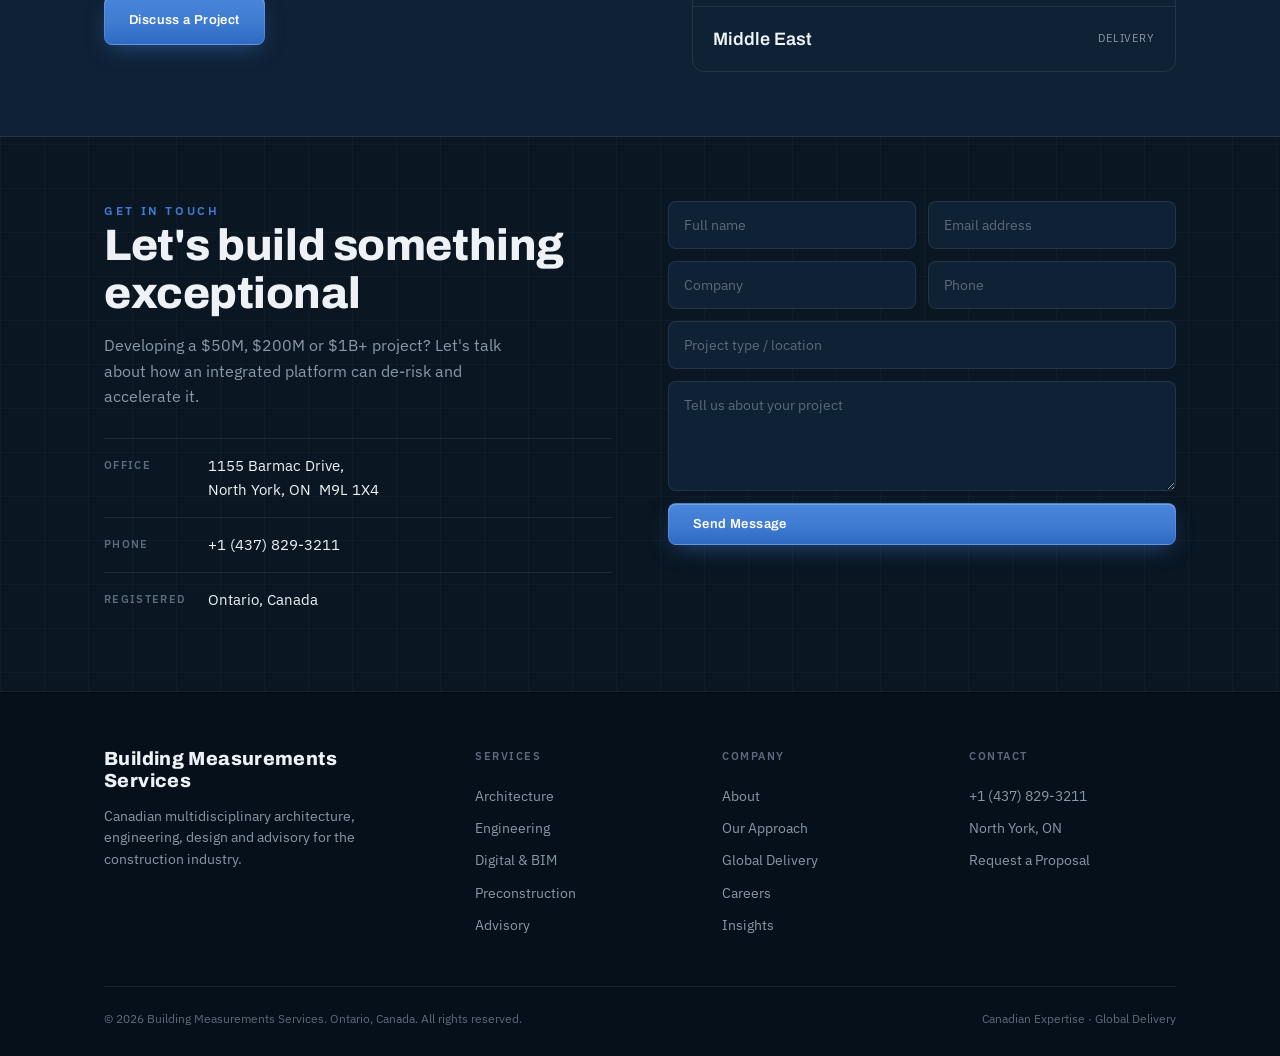
==== commit 3c638284: "Add files via upload" ====
--- a/index.html
+++ b/index.html
@@ -19,47 +19,7 @@
 </head>
 <body class="grid-bg">
 
-  <div class="topbar">
-    <div class="wrap">
-      <span class="tagline">Canadian Expertise · Global Delivery</span>
-      <div class="r">
-        <a href="tel:+14378293211">+1 (437) 829-3211</a>
-      </div>
-    </div>
-  </div>
-
-  <header>
-    <div class="wrap nav">
-      <a href="./" class="brand" aria-label="Building Measurements Services home">
-        <span class="name-1">BUILDING MEASUREMENTS</span>
-        <span class="name-2">SERVICES</span>
-      </a>
-      <nav class="menu">
-        <a href="./" aria-current="page">Home</a>
-        <a href="about/">About</a>
-        <a href="services/">Services</a>
-        <a href="sectors/">Sectors</a>
-        <a href="projects/">Projects</a>
-        <a href="global/">Global</a>
-        <a href="contact/">Contact</a>
-      </nav>
-      <div class="nav-cta">
-        <a href="contact/" class="btn btn-primary">Request a Proposal</a>
-        <button class="burger" aria-label="Open menu"><span></span><span></span><span></span></button>
-      </div>
-    </div>
-    <nav class="mobile-menu">
-      <a href="./">Home</a>
-      <a href="about/">About</a>
-      <a href="services/">Services</a>
-      <a href="sectors/">Sectors</a>
-      <a href="projects/">Projects</a>
-      <a href="global/">Global</a>
-      <a href="contact/">Contact</a>
-    </nav>
-  </header>
-
-  <section class="hero bg-home">
+<section class="hero bg-home">
     <div class="wrap">
       <p class="eyebrow reveal">Architecture · Engineering · Design · Advisory</p>
       <h1 class="reveal">Designing better. Engineering smarter. <span class="thin">Building beyond borders.</span></h1>
@@ -233,33 +193,7 @@
     </div>
   </section>
 
-  <footer>
-    <div class="wrap">
-      <div class="foot-grid">
-        <div class="foot-brand">
-          <div class="name">Building Measurements<br>Services</div>
-          <p>Canadian multidisciplinary architecture, engineering, design and advisory for the construction industry.</p>
-        </div>
-        <div class="foot-col">
-          <h4>Services</h4>
-          <a href="services/">Architecture</a><a href="services/">Engineering</a><a href="services/">Digital &amp; BIM</a><a href="services/">Preconstruction</a><a href="services/">Advisory</a>
-        </div>
-        <div class="foot-col">
-          <h4>Company</h4>
-          <a href="about/">About</a><a href="about/">Our Approach</a><a href="global/">Global Delivery</a><a href="careers/">Careers</a><a href="insights/">Insights</a>
-        </div>
-        <div class="foot-col">
-          <h4>Contact</h4>
-          <a href="tel:+14378293211">+1 (437) 829-3211</a><a href="contact/">North York, ON</a><a href="contact/">Request a Proposal</a>
-        </div>
-      </div>
-      <div class="foot-bottom">
-        <span>&copy; 2026 Building Measurements Services. Ontario, Canada. All rights reserved.</span>
-        <span>Canadian Expertise · Global Delivery</span>
-      </div>
-    </div>
-  </footer>
-
-  <script src="js/main.js?v=1"></script>
+  <script>window.SITE = { base: "", page: "home" };</script>
+  <script src="js/main.js?v=2"></script>
 </body>
 </html>
--- a/css/header.css
+++ b/css/header.css
@@ -19,7 +19,9 @@
 .nav{display:flex;align-items:center;justify-content:space-between;height:62px}
 
 /* wordmark tipográfico compacto (logo real pendiente) */
-.brand{display:inline-flex;flex-direction:column;line-height:1.05}
+.brand{display:inline-flex;align-items:center;gap:11px;line-height:1.05}
+.brand-logo{height:38px;width:auto;display:block;flex:none}
+.brand-text{display:flex;flex-direction:column}
 .brand .name-1{font-family:var(--font-display);font-weight:800;font-size:15px;letter-spacing:.02em;color:var(--white)}
 .brand .name-2{font-family:var(--font-body);font-weight:500;font-size:10px;letter-spacing:.28em;color:var(--steel);margin-top:2px}
 
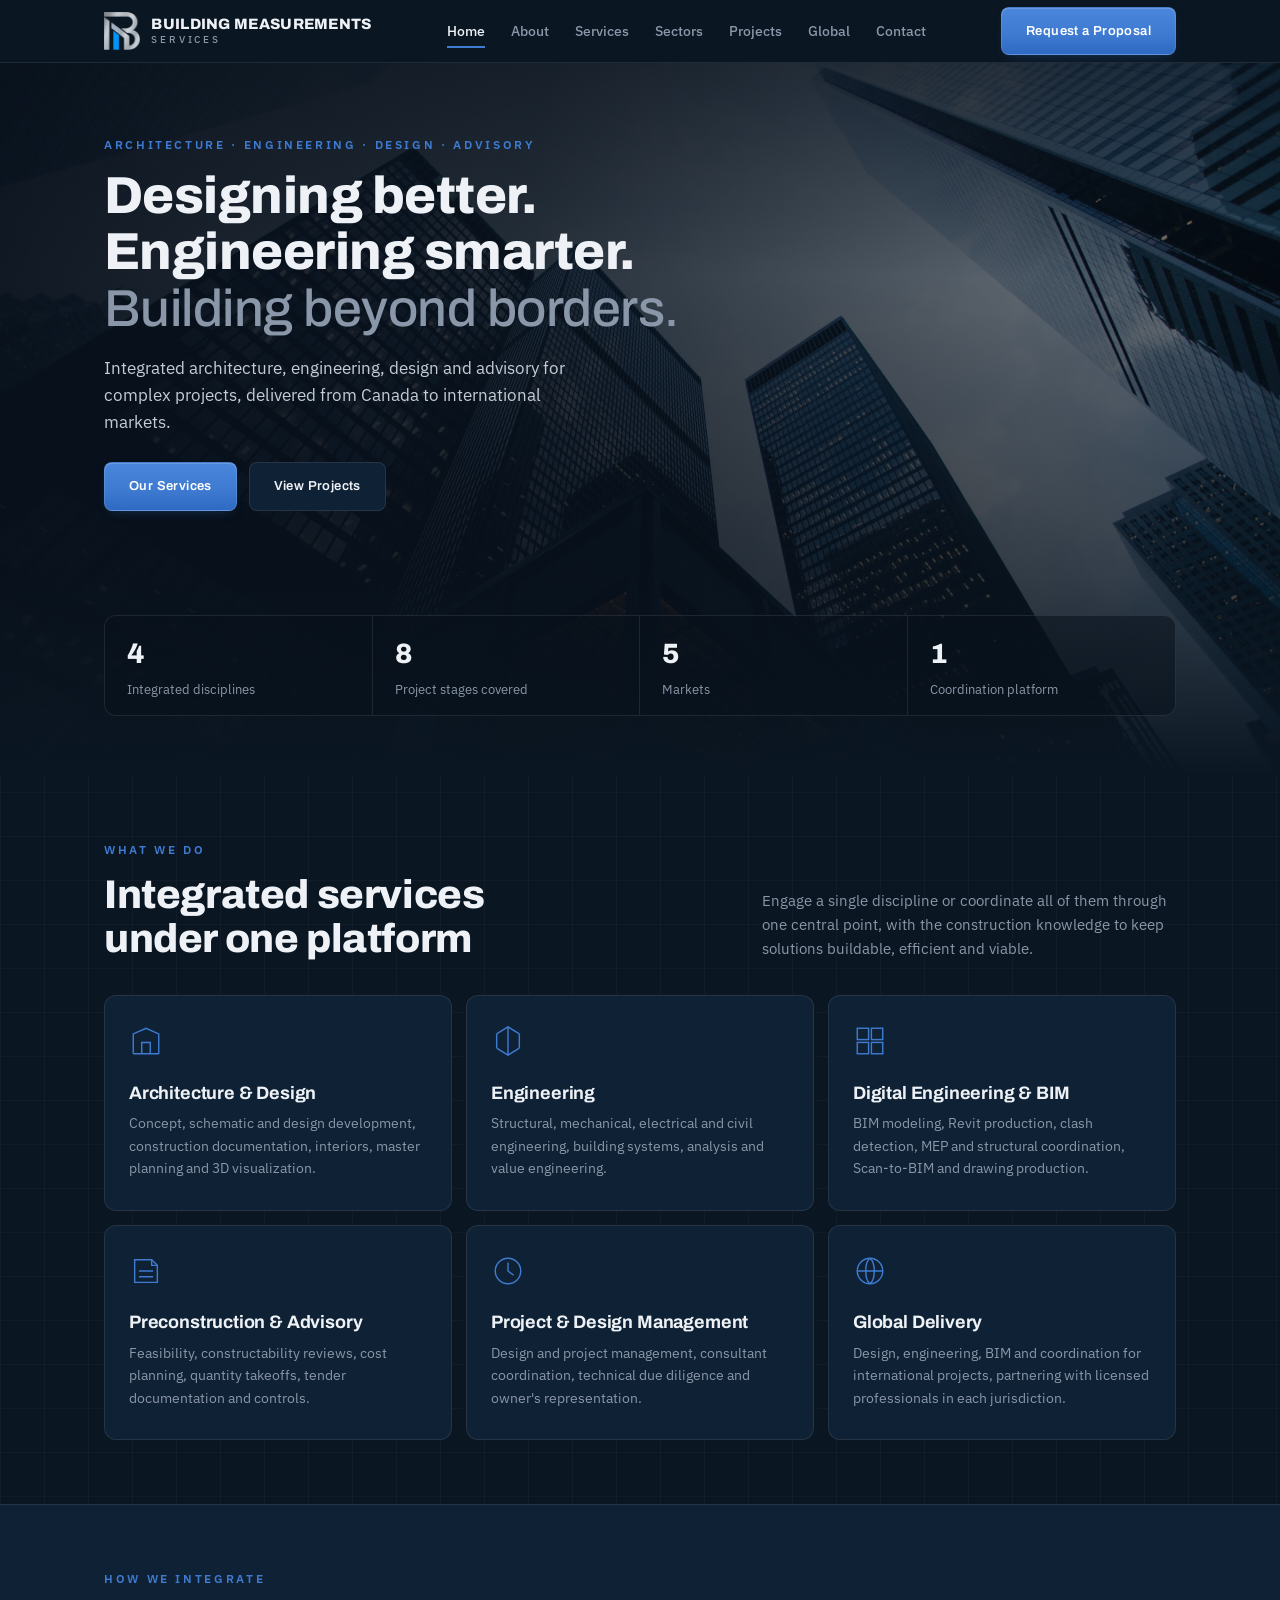
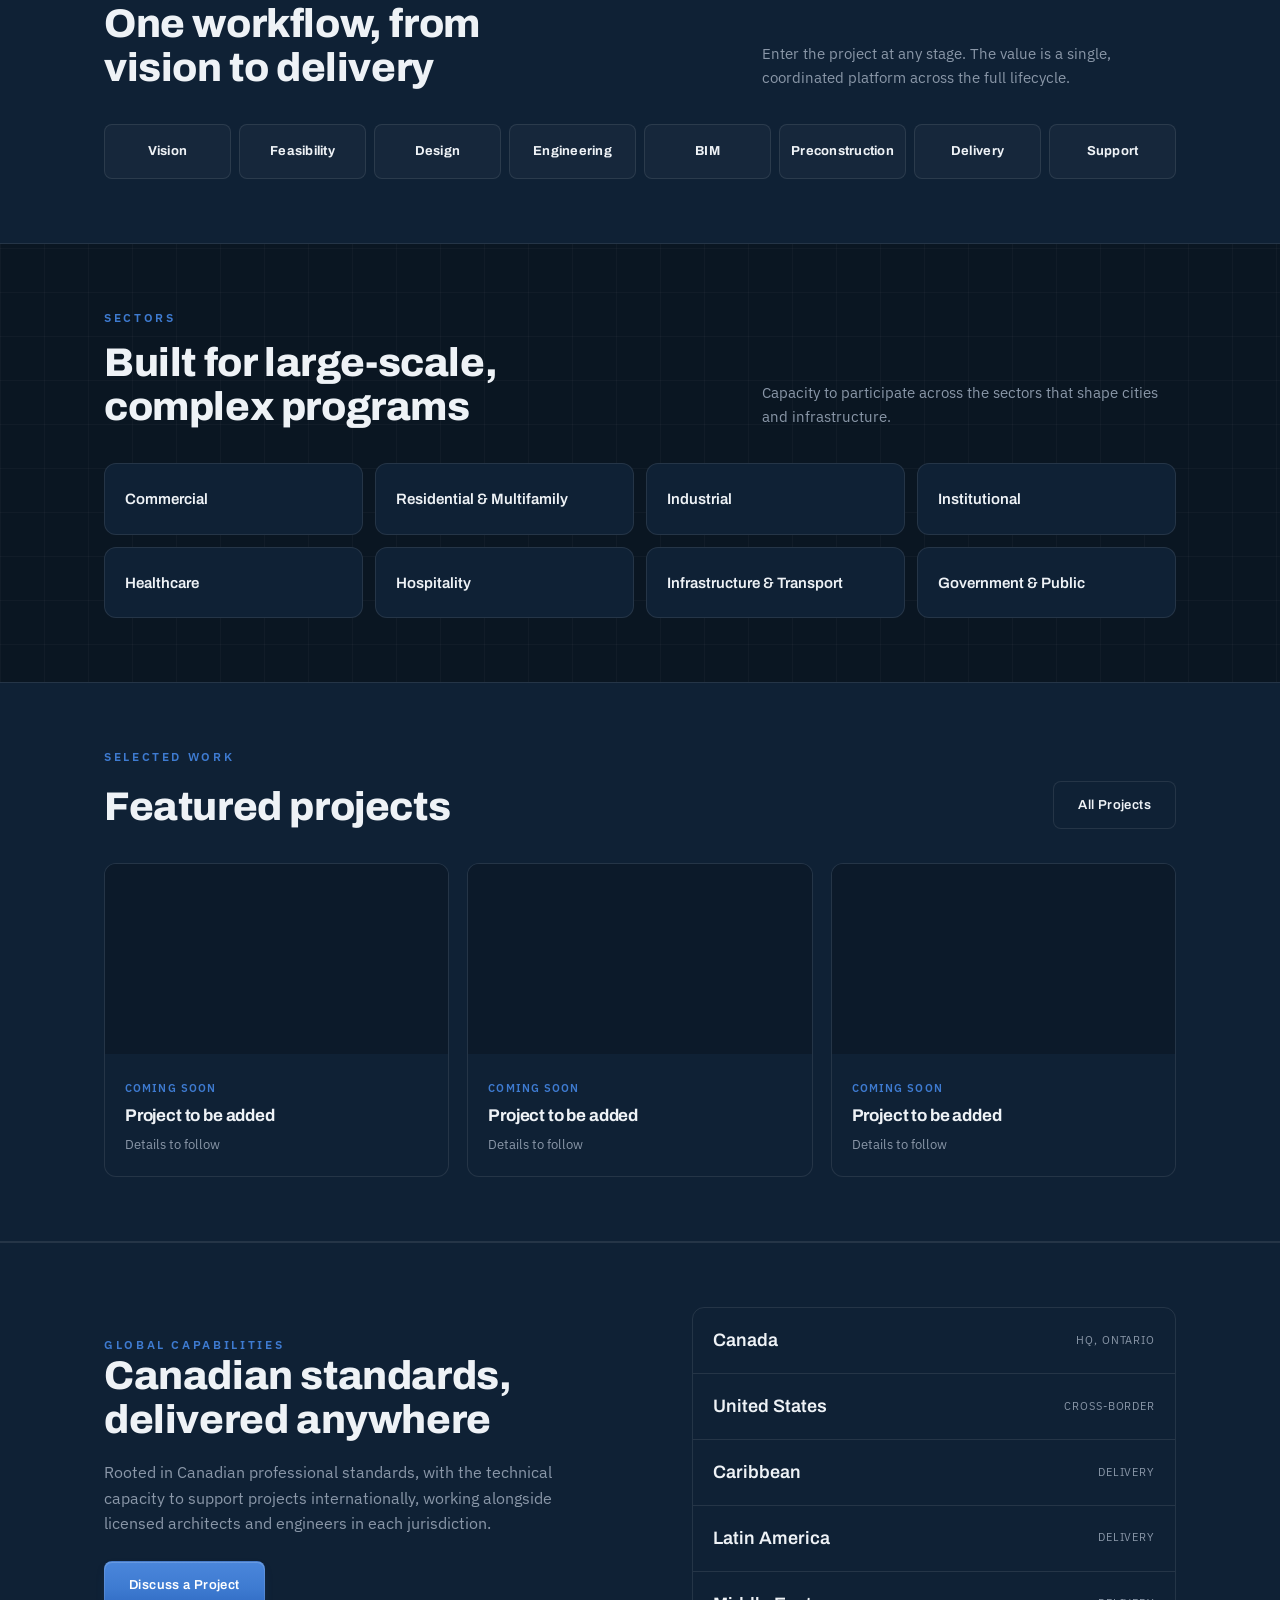
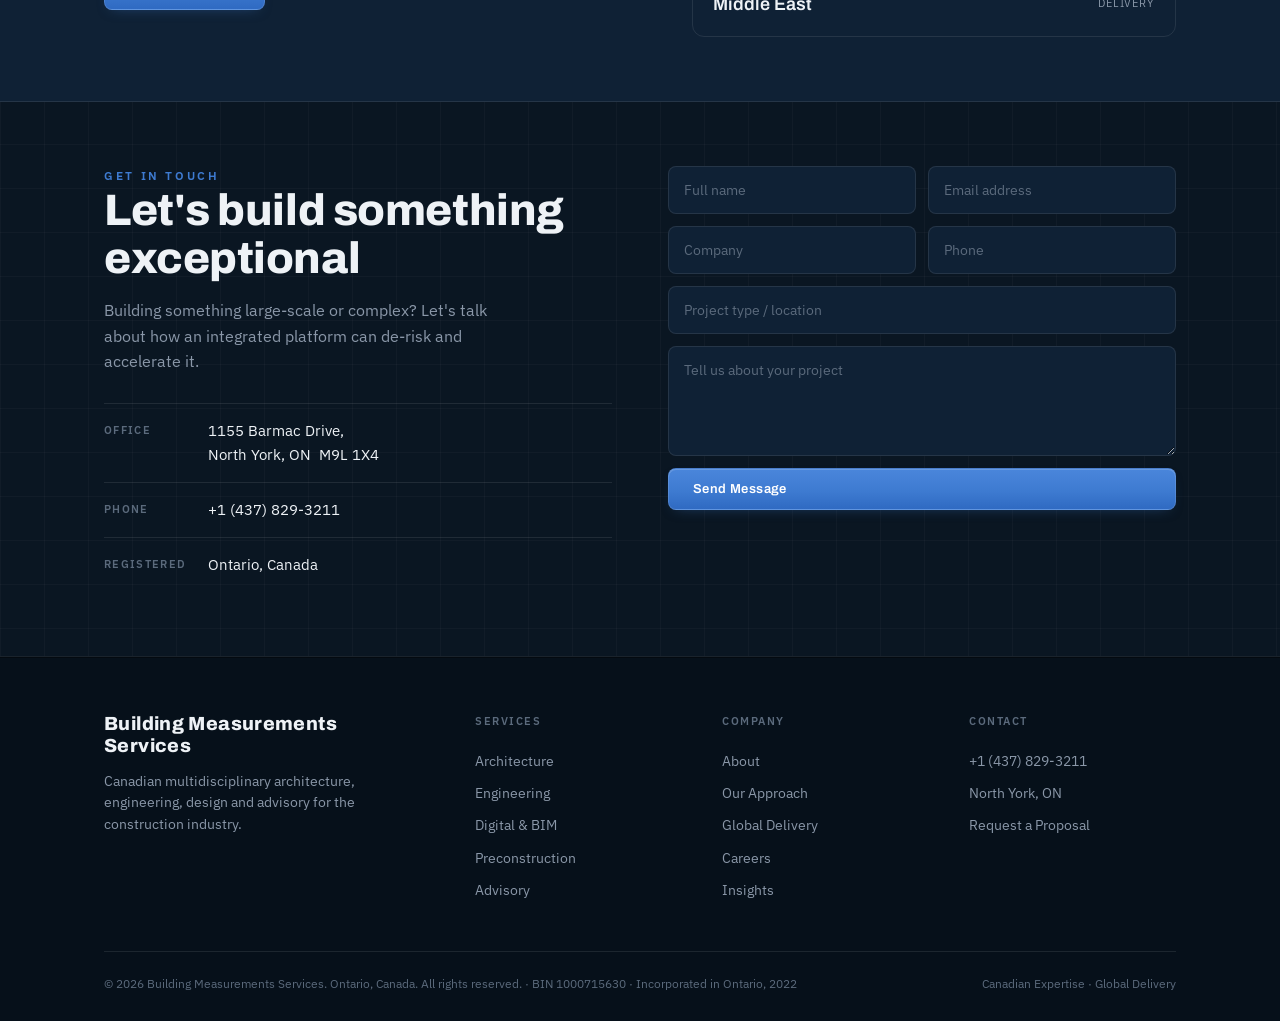
==== commit aeb0c89f: "Add files via upload" ====
--- a/index.html
+++ b/index.html
@@ -34,7 +34,7 @@
         <div class="hstats-inner">
           <div class="hstat"><div class="n">4</div><div class="l">Integrated disciplines</div></div>
           <div class="hstat"><div class="n">8</div><div class="l">Project stages covered</div></div>
-          <div class="hstat"><div class="n">5</div><div class="l">Markets served</div></div>
+          <div class="hstat"><div class="n">5</div><div class="l">Markets</div></div>
           <div class="hstat"><div class="n">1</div><div class="l">Coordination platform</div></div>
         </div>
       </div>
@@ -170,7 +170,7 @@
       <div class="reveal">
         <p class="eyebrow">Get in touch</p>
         <h2>Let's build something exceptional</h2>
-        <p class="lead">Developing a $50M, $200M or $1B+ project? Let's talk about how an integrated platform can de-risk and accelerate it.</p>
+        <p class="lead">Building something large-scale or complex? Let's talk about how an integrated platform can de-risk and accelerate it.</p>
         <div class="info-row"><span class="k">Office</span><span class="v">1155 Barmac Drive,<br>North York, ON&nbsp; M9L 1X4</span></div>
         <div class="info-row"><span class="k">Phone</span><span class="v"><a href="tel:+14378293211">+1 (437) 829-3211</a></span></div>
         <div class="info-row"><span class="k">Registered</span><span class="v">Ontario, Canada</span></div>
--- a/css/style.css
+++ b/css/style.css
@@ -45,18 +45,18 @@
 .btn:hover .ar{transform:translateX(3px)}
 .btn-primary{
   background:linear-gradient(180deg,#4a86db 0%,#3E7BD1 55%,#2f6ac2 100%);
-  color:#fff;border:1px solid rgba(255,255,255,.14);
-  box-shadow:0 8px 22px -6px rgba(62,123,209,.5), inset 0 1px 0 rgba(255,255,255,.22);
+  color:#fff;border:1px solid rgba(255,255,255,.12);
+  box-shadow:0 5px 14px -8px rgba(62,123,209,.5), inset 0 1px 0 rgba(255,255,255,.16);
   transition:transform .18s ease, box-shadow .18s ease, filter .18s ease;
 }
 .btn-primary:hover{
-  filter:brightness(1.06);
-  box-shadow:0 12px 28px -6px rgba(62,123,209,.62), inset 0 1px 0 rgba(255,255,255,.28);
+  filter:brightness(1.03);
+  box-shadow:0 8px 18px -8px rgba(62,123,209,.45), inset 0 1px 0 rgba(255,255,255,.2);
   transform:translateY(-1px);
 }
-.btn-primary:active{transform:translateY(0);filter:brightness(.98)}
-.btn-ghost{background:transparent;color:var(--white);border-color:var(--line)}
-.btn-ghost:hover{border-color:var(--steel);background:rgba(255,255,255,.04)}
+.btn-primary:active{transform:translateY(0);filter:brightness(.99)}
+.btn-ghost{background:var(--navy);color:var(--white);border-color:var(--line)}
+.btn-ghost:hover{background:var(--navy-hi);border-color:var(--steel-dim)}
 
 /* reveal on-scroll */
 .reveal{opacity:0;transform:translateY(14px);transition:.6s cubic-bezier(.2,.7,.2,1)}
--- a/css/components.css
+++ b/css/components.css
@@ -162,3 +162,26 @@
 .svc-list li::before{content:"\203A";color:var(--accent)}
 @media (max-width:840px){.sb-grid{grid-template-columns:1fr;gap:24px}}
 @media (max-width:520px){.svc-list{grid-template-columns:1fr}}
+
+/* ============================================================
+   Ajustes MÓVIL (versión resumida)
+   ============================================================ */
+@media (max-width:600px){
+  /* Home hero: quitar el eyebrow azul largo y acortar el título */
+  .hero .eyebrow{display:none}
+  .hero h1 .thin{display:none}
+  .hero h1{font-size:clamp(30px,8.5vw,40px);line-height:1.12}
+  .hero .lead{font-size:15px;line-height:1.5;margin:14px 0 22px}
+  .hero{min-height:clamp(360px,64vh,480px)}
+
+  /* Page-hero interno: títulos y textos más compactos */
+  .page-hero h1{font-size:clamp(26px,7.5vw,34px)}
+  .page-hero .lead{font-size:15px}
+  .page-hero{min-height:clamp(240px,42vh,320px)}
+
+  /* Encabezados de sección más compactos */
+  .sec-head h2, .global-inner h2, .contact h2, .cta-band h2{font-size:clamp(24px,7.5vw,30px)}
+
+  /* Seguridad anti-desborde horizontal */
+  .process, .global, section{overflow-x:hidden}
+}
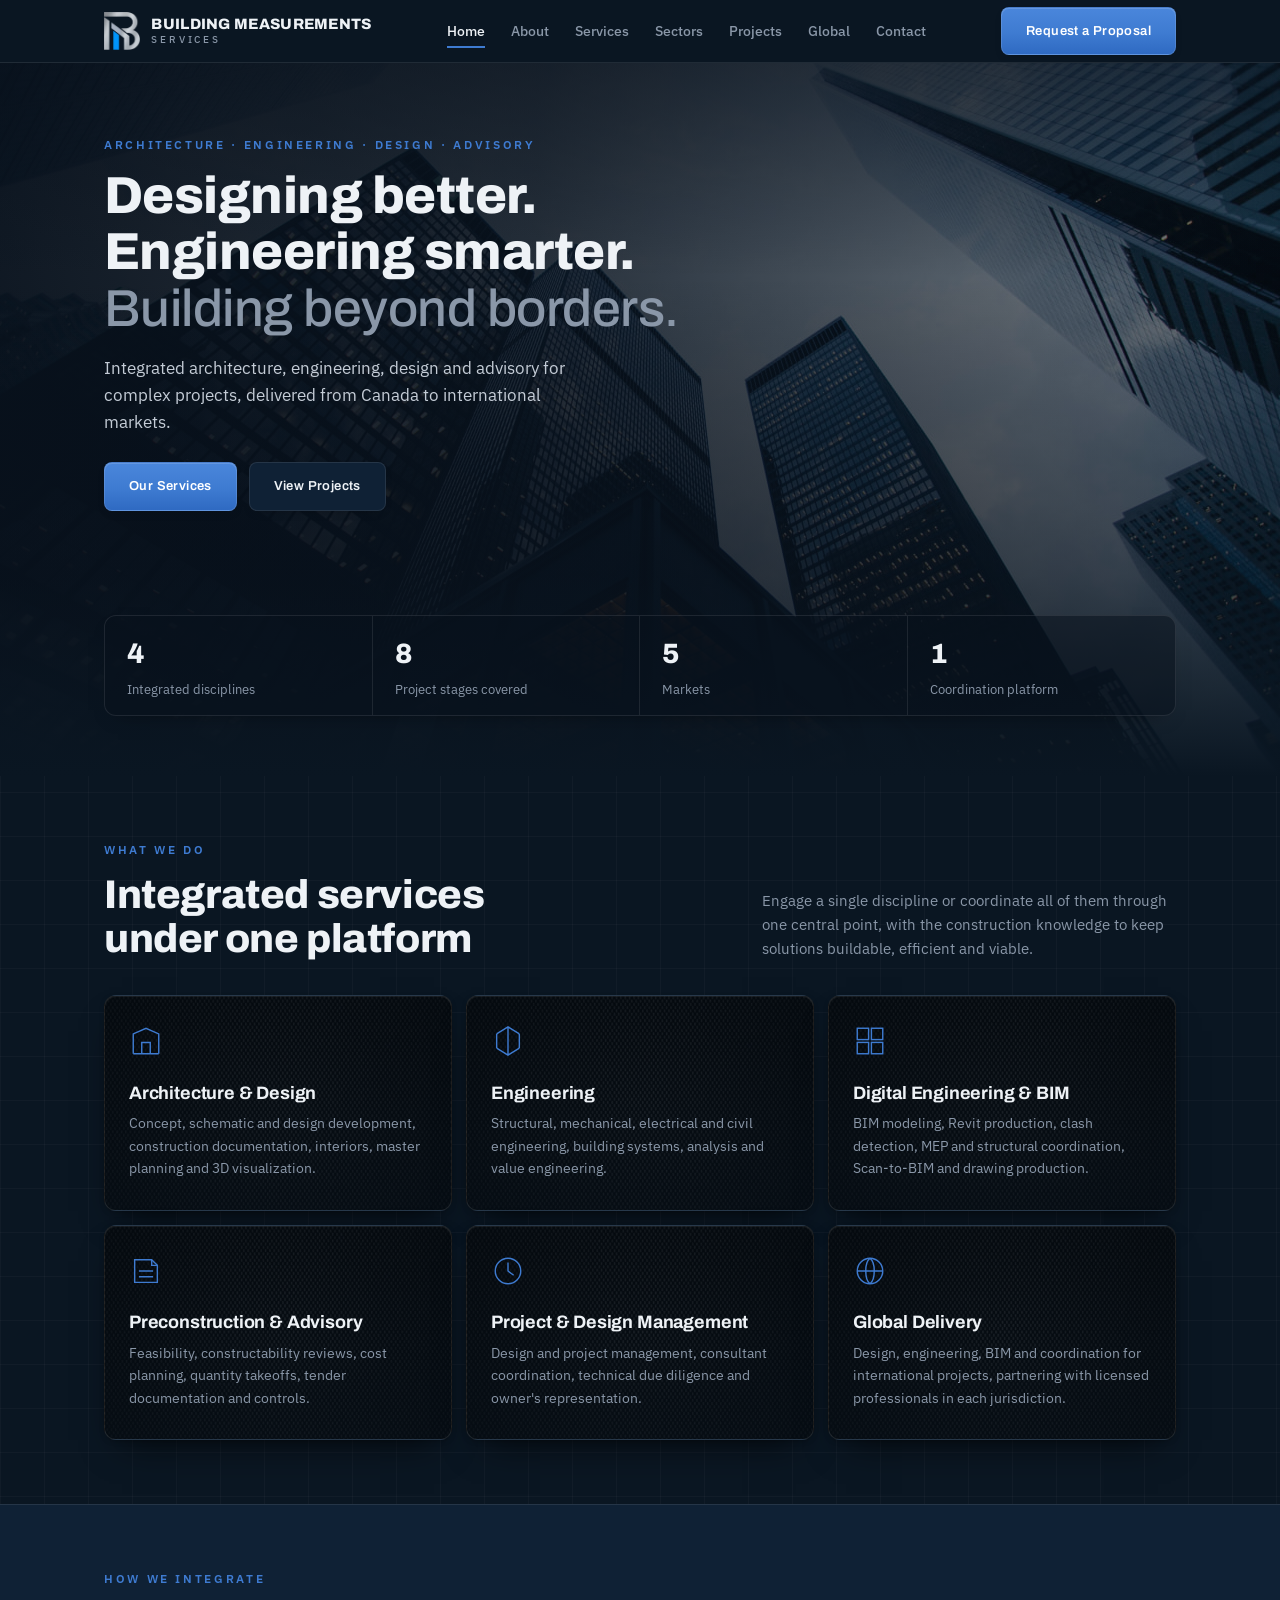
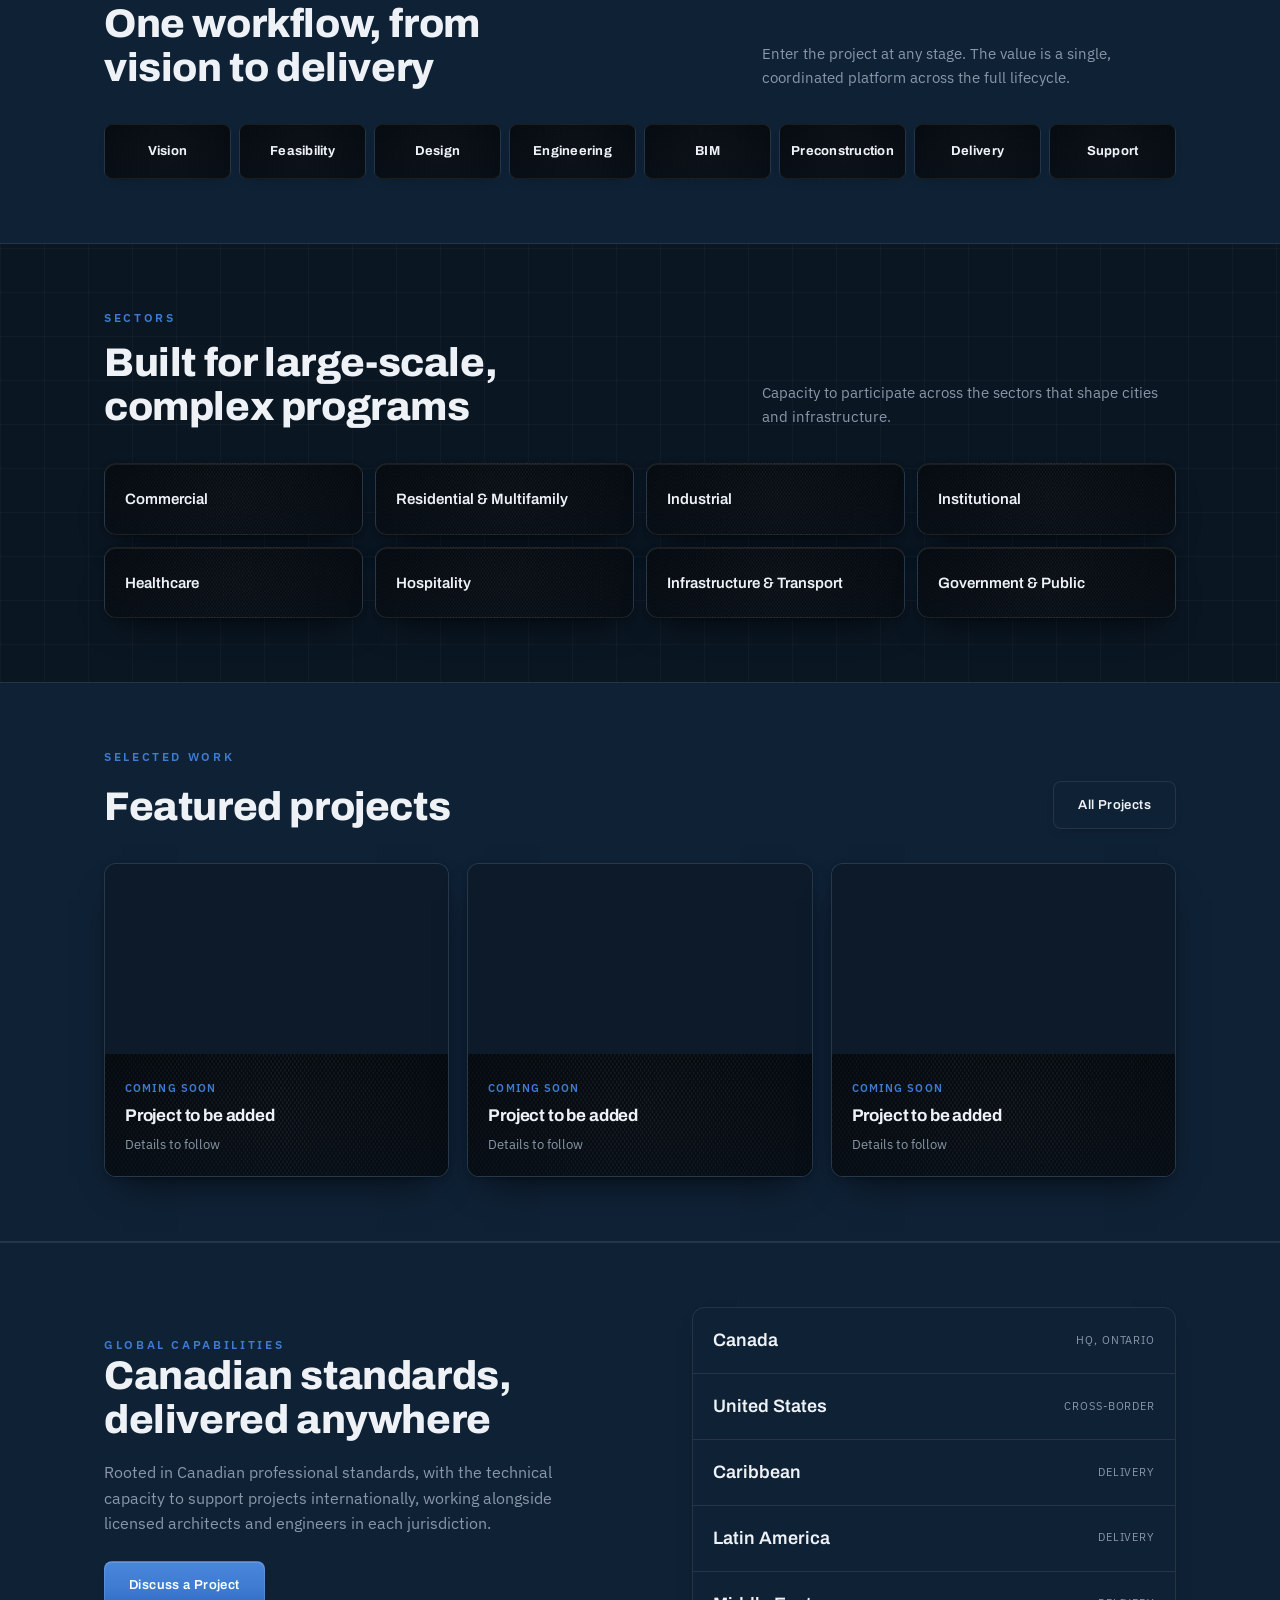
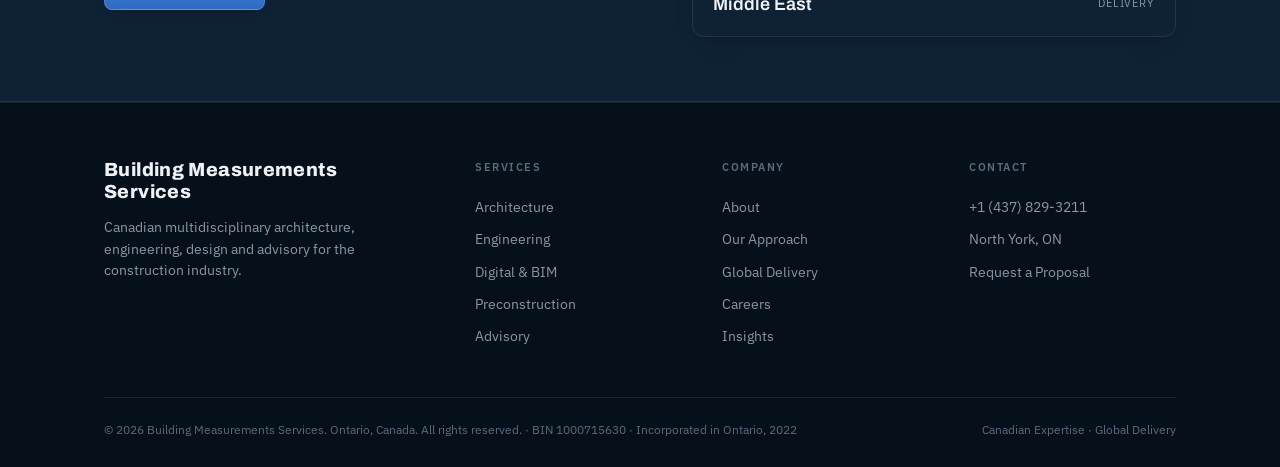
==== commit 62bb0029: "Add files via upload" ====
--- a/index.html
+++ b/index.html
@@ -165,34 +165,6 @@
     </div>
   </section>
 
-  <section class="contact" id="contact">
-    <div class="wrap contact-inner">
-      <div class="reveal">
-        <p class="eyebrow">Get in touch</p>
-        <h2>Let's build something exceptional</h2>
-        <p class="lead">Building something large-scale or complex? Let's talk about how an integrated platform can de-risk and accelerate it.</p>
-        <div class="info-row"><span class="k">Office</span><span class="v">1155 Barmac Drive,<br>North York, ON&nbsp; M9L 1X4</span></div>
-        <div class="info-row"><span class="k">Phone</span><span class="v"><a href="tel:+14378293211">+1 (437) 829-3211</a></span></div>
-        <div class="info-row"><span class="k">Registered</span><span class="v">Ontario, Canada</span></div>
-      </div>
-      <div class="reveal">
-        <form class="form" action="#" method="post">
-          <div class="form-row">
-            <input class="field" type="text" name="name" placeholder="Full name" required>
-            <input class="field" type="email" name="email" placeholder="Email address" required>
-          </div>
-          <div class="form-row">
-            <input class="field" type="text" name="company" placeholder="Company">
-            <input class="field" type="tel" name="phone" placeholder="Phone">
-          </div>
-          <input class="field" type="text" name="project" placeholder="Project type / location">
-          <textarea class="field" name="message" placeholder="Tell us about your project"></textarea>
-          <button class="btn btn-primary" type="submit">Send Message</button>
-        </form>
-      </div>
-    </div>
-  </section>
-
   <script>window.SITE = { base: "", page: "home" };</script>
   <script src="js/main.js?v=2"></script>
 </body>
--- a/css/style.css
+++ b/css/style.css
@@ -36,7 +36,7 @@
 
 /* botones */
 .btn{
-  display:inline-flex;align-items:center;gap:9px;
+  display:inline-flex;align-items:center;justify-content:center;gap:9px;
   font-family:var(--font-display);font-weight:600;font-size:13px;
   letter-spacing:.03em;padding:13px 24px;border:1px solid transparent;border-radius:var(--radius-sm);
   cursor:pointer;transition:.22s;white-space:nowrap;
@@ -46,16 +46,12 @@
 .btn-primary{
   background:linear-gradient(180deg,#4a86db 0%,#3E7BD1 55%,#2f6ac2 100%);
   color:#fff;border:1px solid rgba(255,255,255,.12);
-  box-shadow:0 5px 14px -8px rgba(62,123,209,.5), inset 0 1px 0 rgba(255,255,255,.16);
-  transition:transform .18s ease, box-shadow .18s ease, filter .18s ease;
+  box-shadow:0 4px 12px -8px rgba(0,0,0,.5), inset 0 1px 0 rgba(255,255,255,.14);
+  transition:transform .18s ease;
 }
-.btn-primary:hover{
-  filter:brightness(1.03);
-  box-shadow:0 8px 18px -8px rgba(62,123,209,.45), inset 0 1px 0 rgba(255,255,255,.2);
-  transform:translateY(-1px);
-}
-.btn-primary:active{transform:translateY(0);filter:brightness(.99)}
-.btn-ghost{background:var(--navy);color:var(--white);border-color:var(--line)}
+.btn-primary:hover{transform:translateY(-1px)}
+.btn-primary:active{transform:translateY(0)}
+.btn-ghost{background:var(--navy);color:var(--white);border-color:var(--line);box-shadow:0 4px 12px -8px rgba(0,0,0,.5)}
 .btn-ghost:hover{background:var(--navy-hi);border-color:var(--steel-dim)}
 
 /* reveal on-scroll */
--- a/css/components.css
+++ b/css/components.css
@@ -43,8 +43,8 @@
 
 /* ---------- servicios (home): tarjetas redondeadas ---------- */
 .svc-grid{display:grid;grid-template-columns:repeat(3,1fr);gap:14px}
-.svc{background:var(--navy);border:1px solid var(--line);border-radius:var(--radius);padding:28px 24px 30px;transition:.24s}
-.svc:hover{border-color:var(--steel-dim);transform:translateY(-3px)}
+.svc{background:linear-gradient(rgba(15,33,53,.78),rgba(15,33,53,.88)),url('../images/texture.jpg') center/cover;border:1px solid var(--line);border-radius:var(--radius);padding:28px 24px 30px;transition:.24s;box-shadow:0 10px 22px -14px rgba(0,0,0,.65)}
+.svc:hover{border-color:var(--steel-dim);transform:translateY(-3px);box-shadow:0 16px 30px -16px rgba(0,0,0,.7)}
 .svc .ico{width:34px;height:34px;color:var(--accent);margin-bottom:18px}
 .svc h3{font-size:18px;font-weight:700;margin-bottom:9px}
 .svc p{color:var(--steel);font-size:14px}
@@ -61,15 +61,15 @@
 
 /* ---------- sectores ---------- */
 .sectors{display:grid;grid-template-columns:repeat(4,1fr);gap:12px}
-.sector{background:var(--navy);border:1px solid var(--line);border-radius:var(--radius);padding:22px 20px;transition:.22s}
-.sector:hover{background:var(--navy-hi);transform:translateY(-2px)}
+.sector{background:linear-gradient(rgba(15,33,53,.76),rgba(15,33,53,.86)),url('../images/texture.jpg') center/cover;border:1px solid var(--line);border-radius:var(--radius);padding:22px 20px;transition:.22s;box-shadow:0 10px 22px -14px rgba(0,0,0,.6)}
+.sector:hover{background:linear-gradient(rgba(22,48,74,.82),rgba(22,48,74,.88)),url('../images/texture.jpg') center/cover;transform:translateY(-2px);box-shadow:0 16px 28px -16px rgba(0,0,0,.68)}
 .sector .sc-t{font-family:var(--font-display);font-weight:600;font-size:15px}
 @media (max-width:860px){.sectors{grid-template-columns:repeat(2,1fr)}}
 
 /* ---------- proyectos ---------- */
 .proj-grid{display:grid;grid-template-columns:repeat(3,1fr);gap:18px}
-.proj{background:var(--navy);border:1px solid var(--line);border-radius:var(--radius);overflow:hidden;transition:.24s}
-.proj:hover{transform:translateY(-3px);border-color:var(--steel-dim)}
+.proj{background:var(--navy);border:1px solid var(--line);border-radius:var(--radius);overflow:hidden;transition:.24s;box-shadow:0 12px 26px -14px rgba(0,0,0,.7)}
+.proj:hover{transform:translateY(-3px);border-color:var(--steel-dim);box-shadow:0 20px 36px -16px rgba(0,0,0,.75)}
 .proj .img{height:190px;background:#0C1A2A center/cover no-repeat}
 .i-proj1{background-image:linear-gradient(180deg,rgba(10,22,34,.12),rgba(10,22,34,.5)),url('../images/proj-1.jpg')}
 .i-proj2{background-image:linear-gradient(180deg,rgba(10,22,34,.12),rgba(10,22,34,.5)),url('../images/proj-2.jpg')}
@@ -124,7 +124,8 @@
 .page-hero h1{font-size:clamp(26px,3.4vw,40px);font-weight:800;line-height:1.1;max-width:20ch}
 .page-hero .lead{margin-top:16px;max-width:56ch;color:#C4CCD6;font-size:clamp(15px,1.5vw,17px)}
 
-.statement{font-family:var(--font-display);font-weight:500;font-size:clamp(20px,2.4vw,28px);line-height:1.32;max-width:60ch}
+.statement{font-family:var(--font-display);font-weight:500;font-size:clamp(16px,1.8vw,20px);line-height:1.5;max-width:70ch;color:#C4CCD6}
+.statement em{font-style:normal;color:var(--accent)}
 .statement em{font-style:normal;color:var(--accent)}
 
 .split{display:grid;grid-template-columns:1fr 1fr;gap:52px;align-items:start}
@@ -139,7 +140,7 @@
 @media (max-width:860px){.feature-grid{grid-template-columns:repeat(2,1fr)}}
 @media (max-width:560px){.feature-grid{grid-template-columns:1fr}}
 
-.profile-grid{display:grid;grid-template-columns:repeat(3,1fr);gap:18px}
+.profile-grid{display:grid;grid-template-columns:repeat(2,minmax(0,340px));gap:18px;justify-content:center}
 .profile-card{background:var(--navy);border:1px solid var(--line);border-radius:var(--radius);padding:24px}
 .profile-card .avatar{width:52px;height:52px;border:1px solid var(--line);border-radius:var(--radius-sm);display:flex;align-items:center;justify-content:center;color:var(--steel-dim);font-size:10px;letter-spacing:.08em;margin-bottom:16px}
 .profile-card h3{font-size:16px;font-weight:700}
@@ -167,21 +168,104 @@
    Ajustes MÓVIL (versión resumida)
    ============================================================ */
 @media (max-width:600px){
-  /* Home hero: quitar el eyebrow azul largo y acortar el título */
+  /* Home hero: solo título corto + botones sobre la imagen (sin párrafo) */
   .hero .eyebrow{display:none}
   .hero h1 .thin{display:none}
-  .hero h1{font-size:clamp(30px,8.5vw,40px);line-height:1.12}
-  .hero .lead{font-size:15px;line-height:1.5;margin:14px 0 22px}
-  .hero{min-height:clamp(360px,64vh,480px)}
-
-  /* Page-hero interno: títulos y textos más compactos */
-  .page-hero h1{font-size:clamp(26px,7.5vw,34px)}
-  .page-hero .lead{font-size:15px}
-  .page-hero{min-height:clamp(240px,42vh,320px)}
+  .hero h1{font-size:clamp(24px,7.2vw,32px);line-height:1.14}
+  .hero .lead{display:none}
+  .hero{min-height:clamp(330px,56vh,430px)}
+  .hero-cta{justify-content:center}
+
+  /* Page-hero interno: título pequeño y sin párrafo, deja ver el fondo */
+  .page-hero h1{font-size:clamp(22px,6.2vw,28px)}
+  .page-hero .eyebrow{margin-bottom:8px}
+  .page-hero .lead{display:none}
+  .page-hero{min-height:clamp(200px,36vh,280px)}
 
   /* Encabezados de sección más compactos */
-  .sec-head h2, .global-inner h2, .contact h2, .cta-band h2{font-size:clamp(24px,7.5vw,30px)}
+  .sec-head h2, .global-inner h2, .contact h2, .cta-band h2{font-size:clamp(22px,7vw,28px)}
+
+  /* Botones centrados en móvil */
+  .global-inner .btn{display:flex;width:-moz-fit-content;width:fit-content;margin-left:auto;margin-right:auto}
 
   /* Seguridad anti-desborde horizontal */
   .process, .global, section{overflow-x:hidden}
 }
+
+/* ---------- Sombra 3D sutil en todas las tarjetas/ventanas ---------- */
+.feature, .profile-card, .hstats-inner, .markets, .service-block .svc-list li{
+  box-shadow:0 8px 20px -14px rgba(0,0,0,.6);
+}
+.step{ box-shadow:0 5px 14px -10px rgba(0,0,0,.55); }
+.feature:hover, .profile-card:hover{ box-shadow:0 14px 26px -16px rgba(0,0,0,.66); }
+
+/* ============================================================
+   TEXTURA + PROFUNDIDAD PREMIUM  (override final)
+   La textura real: images/texture.jpg
+   Velo ligero para que la textura se vea, pero el texto quede legible.
+   ============================================================ */
+
+/* Tarjetas: velo ligero (se ve bien la textura) */
+.svc, .sector, .feature, .profile-card, .svc-list li{
+  background-color:var(--navy);
+  background-image:linear-gradient(rgba(10,22,34,.42), rgba(10,22,34,.56)), url('../images/texture.jpg');
+  background-size:cover;
+  background-position:center;
+  background-repeat:no-repeat;
+}
+
+/* Chips pequeños del proceso + franja inferior de tarjetas de proyecto: textura pequeña (se ve bien) */
+.step, .proj .body{
+  background-color:var(--navy);
+  background-image:linear-gradient(rgba(10,22,34,.42), rgba(10,22,34,.56)), url('../images/texture.jpg');
+  background-size:cover;
+  background-position:center;
+  background-repeat:no-repeat;
+}
+/* Las bandas grandes vuelven a fondo plano (la textura NO va en áreas grandes) */
+.cta-band, .process, .global{ background:var(--navy) }
+
+/* Profundidad 3D premium (sombra + borde superior sutil) */
+.svc, .sector, .feature, .profile-card, .proj{
+  border-color:rgba(255,255,255,.10);
+  box-shadow:0 18px 36px -18px rgba(0,0,0,.78), 0 2px 6px -3px rgba(0,0,0,.5), inset 0 1px 0 rgba(255,255,255,.07);
+}
+.svc:hover, .sector:hover, .feature:hover, .profile-card:hover, .proj:hover{
+  transform:translateY(-4px);
+  box-shadow:0 30px 52px -20px rgba(0,0,0,.85), 0 4px 10px -4px rgba(0,0,0,.55), inset 0 1px 0 rgba(255,255,255,.10);
+}
+.svc-list li{ box-shadow:0 10px 20px -12px rgba(0,0,0,.6), inset 0 1px 0 rgba(255,255,255,.05); }
+
+/* ============================================================
+   CONTACTO — panel premium (rediseño)
+   ============================================================ */
+.contact-card{
+  display:grid;grid-template-columns:0.92fr 1.08fr;
+  border:1px solid rgba(255,255,255,.10);border-radius:var(--radius);overflow:hidden;
+  box-shadow:0 26px 60px -26px rgba(0,0,0,.85), 0 3px 8px -4px rgba(0,0,0,.5), inset 0 1px 0 rgba(255,255,255,.06);
+}
+/* lado izquierdo: panel de info (textura + acento) */
+.contact-info{
+  position:relative;padding:clamp(30px,3.4vw,48px);
+  background:var(--navy-hi);
+  border-right:1px solid rgba(255,255,255,.08);
+}
+.contact-info::before{
+  content:"";position:absolute;left:0;top:0;bottom:0;width:3px;
+  background:linear-gradient(180deg,var(--accent),transparent);
+}
+.contact-info h2{font-size:clamp(22px,2.6vw,30px);font-weight:800;margin-bottom:12px}
+.ci-lead{color:var(--steel);font-size:15px;line-height:1.55;margin-bottom:30px;max-width:38ch}
+.ci-list{display:flex;flex-direction:column;gap:22px}
+.ci-k{font-size:11px;font-weight:600;letter-spacing:.14em;text-transform:uppercase;color:var(--accent);margin-bottom:5px}
+.ci-v{font-size:15.5px;color:var(--white);line-height:1.5}
+.ci-v a{color:var(--white);border-bottom:1px solid transparent;transition:.18s}
+.ci-v a:hover{border-bottom-color:var(--accent)}
+/* lado derecho: formulario */
+.contact-form-wrap{padding:clamp(30px,3.4vw,48px);background:rgba(8,17,28,.35)}
+.contact-form-wrap .form{gap:14px}
+
+@media (max-width:820px){
+  .contact-card{grid-template-columns:1fr}
+  .contact-info{border-right:0;border-bottom:1px solid rgba(255,255,255,.08)}
+}
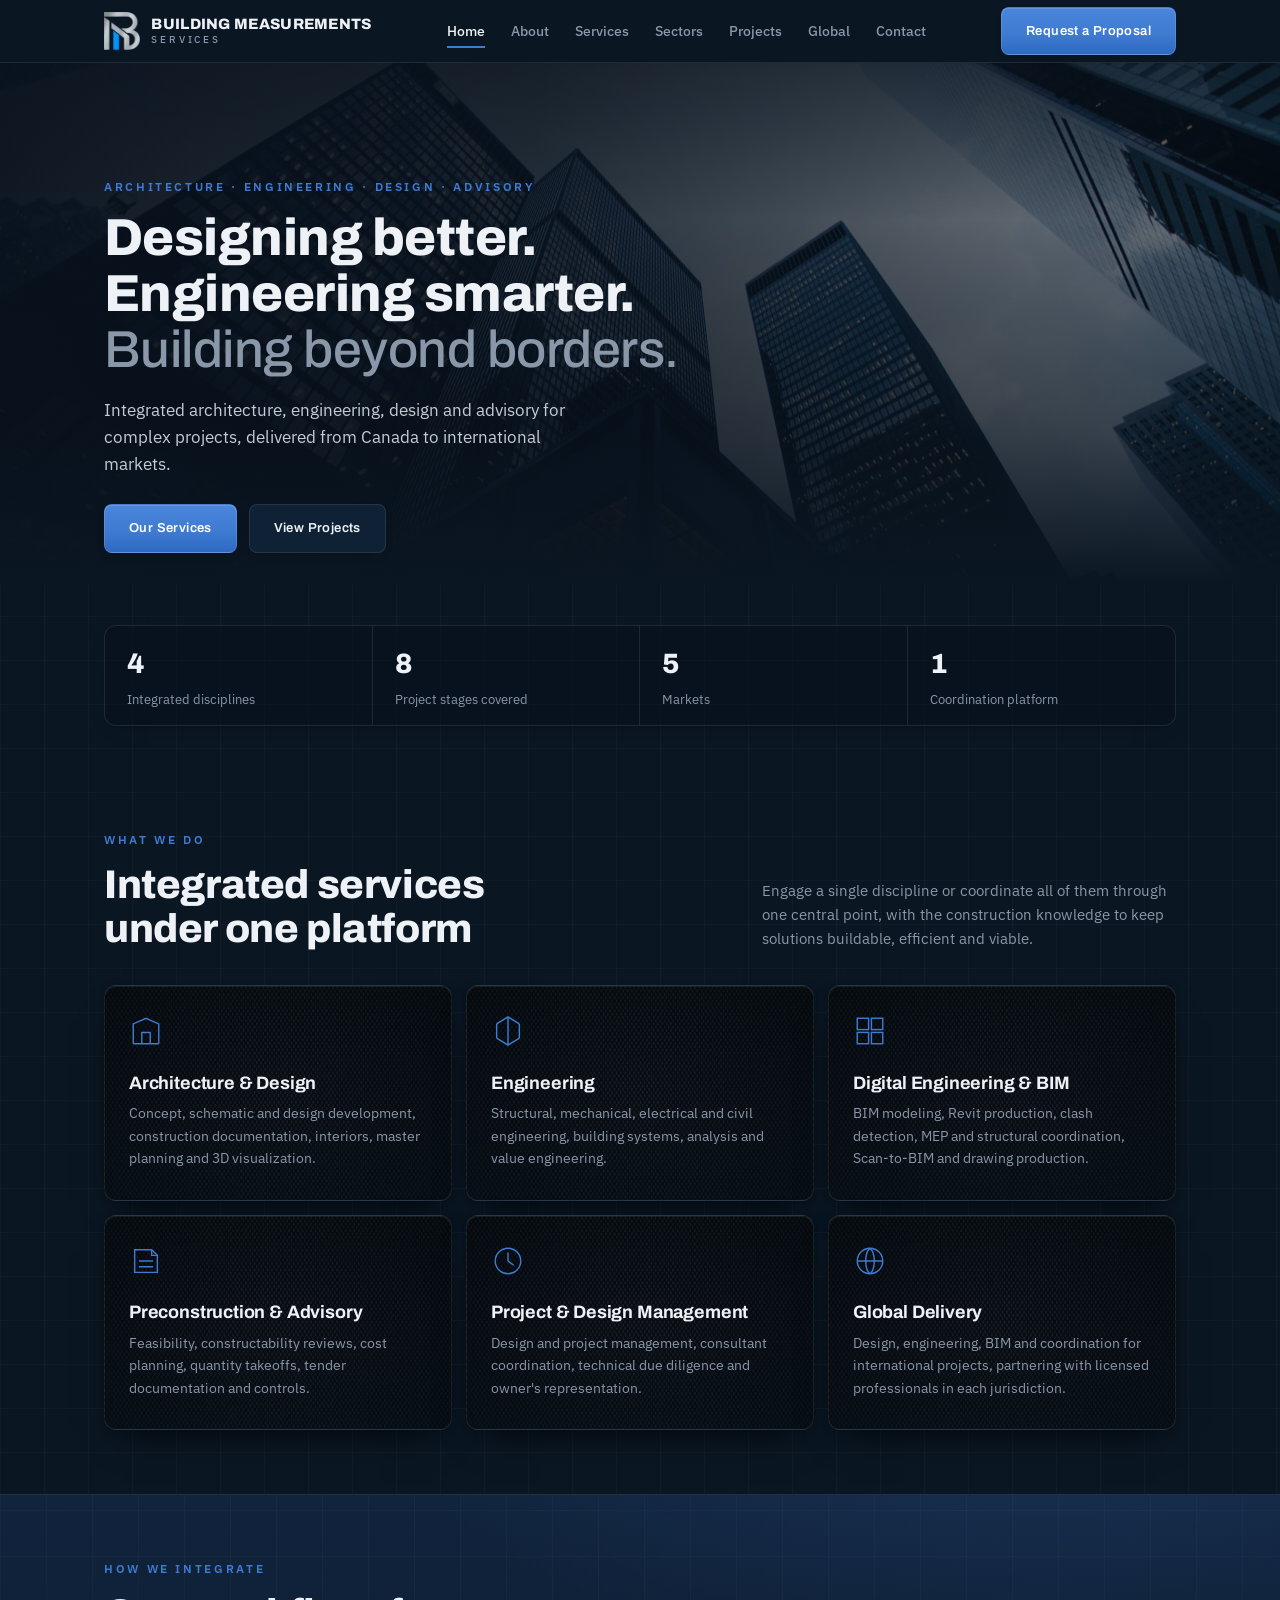
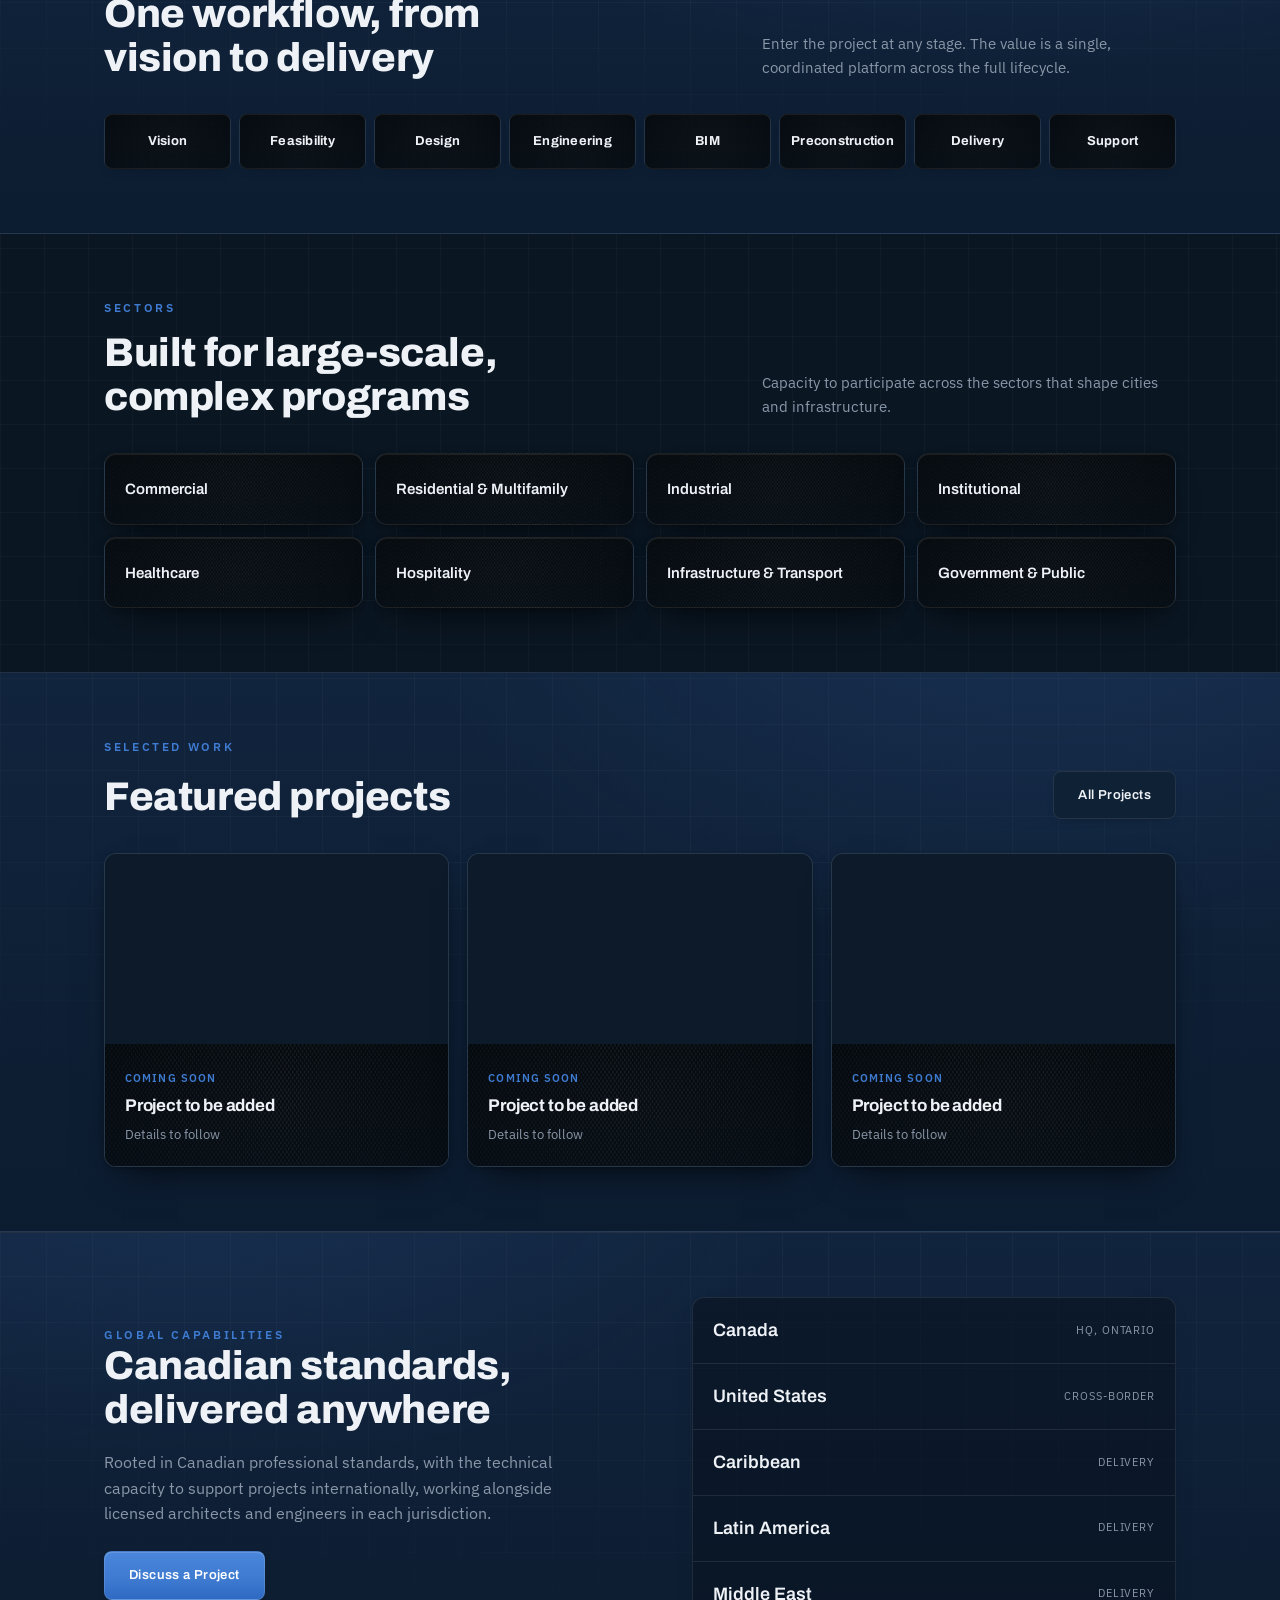
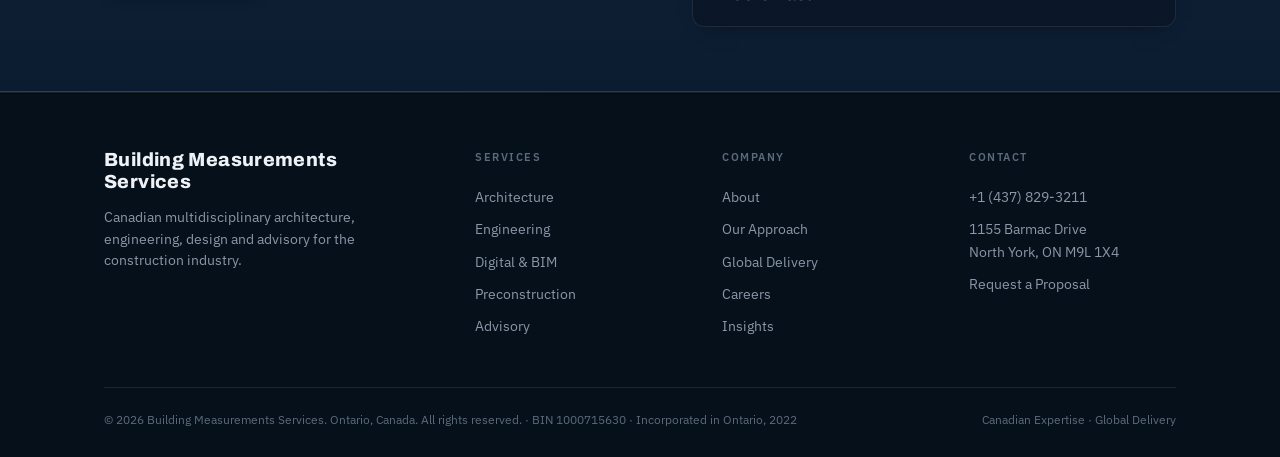
==== commit 1515fa61: "Add files via upload" ====
--- a/index.html
+++ b/index.html
@@ -29,14 +29,15 @@
         <a href="projects/" class="btn btn-ghost">View Projects</a>
       </div>
     </div>
-    <div class="hstats">
-      <div class="wrap">
-        <div class="hstats-inner">
-          <div class="hstat"><div class="n">4</div><div class="l">Integrated disciplines</div></div>
-          <div class="hstat"><div class="n">8</div><div class="l">Project stages covered</div></div>
-          <div class="hstat"><div class="n">5</div><div class="l">Markets</div></div>
-          <div class="hstat"><div class="n">1</div><div class="l">Coordination platform</div></div>
-        </div>
+  </section>
+
+  <section class="hstats-band">
+    <div class="wrap">
+      <div class="hstats-inner reveal">
+        <div class="hstat"><div class="n">4</div><div class="l">Integrated disciplines</div></div>
+        <div class="hstat"><div class="n">8</div><div class="l">Project stages covered</div></div>
+        <div class="hstat"><div class="n">5</div><div class="l">Markets</div></div>
+        <div class="hstat"><div class="n">1</div><div class="l">Coordination platform</div></div>
       </div>
     </div>
   </section>
--- a/css/style.css
+++ b/css/style.css
@@ -60,3 +60,11 @@
 @media (prefers-reduced-motion:reduce){
   .reveal{opacity:1;transform:none;transition:none}
 }
+
+/* ---------- Pulido: scroll suave + foco accesible ---------- */
+html{scroll-behavior:smooth}
+a:focus-visible, button:focus-visible, .field:focus-visible, .btn:focus-visible{
+  outline:2px solid var(--accent);
+  outline-offset:2px;
+  border-radius:var(--radius-sm);
+}
--- a/css/components.css
+++ b/css/components.css
@@ -28,7 +28,7 @@
 .hero-cta{display:flex;gap:12px;flex-wrap:wrap}
 
 /* hero stats: banda horizontal redondeada */
-.hstats{position:relative;z-index:2;padding-bottom:clamp(18px,2.5vw,28px)}
+.hstats-band{padding:clamp(22px,3.5vw,40px) 0}
 .hstats-inner{display:grid;grid-template-columns:repeat(4,1fr);background:rgba(8,17,28,.55);
   border:1px solid var(--line);border-radius:var(--radius);overflow:hidden}
 .hstat{padding:16px 22px;border-right:1px solid var(--line)}
@@ -152,8 +152,12 @@
 .cta-band p{color:var(--steel);max-width:52ch;margin:0 auto 26px}
 
 /* bloques de detalle de servicio */
-.service-block{border-top:1px solid var(--line);padding:clamp(34px,5vw,54px) 0}
-.service-block:first-of-type{border-top:0;padding-top:0}
+.service-block{padding:clamp(40px,5.5vw,64px) 0;position:relative}
+.service-block:first-of-type{padding-top:0}
+.service-block:not(:first-of-type)::before{
+  content:"";position:absolute;top:0;left:0;right:0;height:1px;
+  background:linear-gradient(90deg, transparent, rgba(120,150,190,.22) 18%, rgba(120,150,190,.22) 82%, transparent);
+}
 .sb-grid{display:grid;grid-template-columns:1fr 1.3fr;gap:44px;align-items:start}
 .sb-ico{width:38px;height:38px;color:var(--accent);margin-bottom:16px}
 .service-block h2{font-size:clamp(22px,3vw,32px);font-weight:800;margin-bottom:12px}
@@ -222,8 +226,35 @@
   background-position:center;
   background-repeat:no-repeat;
 }
-/* Las bandas grandes vuelven a fondo plano (la textura NO va en áreas grandes) */
-.cta-band, .process, .global{ background:var(--navy) }
+/* Bandas grandes: fondo TRABAJADO con CSS (degradado + resplandor + malla fina tipo plano).
+   Todo es CSS escalable: nunca se pixela, a ningún tamaño. */
+.cta-band, .process, .global{
+  position:relative;
+  background:
+    radial-gradient(90% 120% at 82% -15%, rgba(62,123,209,.13), transparent 55%),
+    linear-gradient(180deg, #11243d 0%, #0c1c30 100%);
+}
+.global{
+  background:
+    radial-gradient(85% 120% at 16% -15%, rgba(62,123,209,.13), transparent 55%),
+    linear-gradient(180deg, #11243d 0%, #0c1c30 100%);
+}
+.cta-band{
+  background:
+    radial-gradient(100% 130% at 50% -20%, rgba(62,123,209,.15), transparent 58%),
+    linear-gradient(180deg, #12273f 0%, #0c1c30 100%);
+}
+.cta-band::before, .process::before, .global::before{
+  content:"";position:absolute;inset:0;pointer-events:none;z-index:0;
+  background-image:
+    repeating-linear-gradient(0deg, rgba(255,255,255,.028) 0 1px, transparent 1px 46px),
+    repeating-linear-gradient(90deg, rgba(255,255,255,.028) 0 1px, transparent 1px 46px);
+  -webkit-mask-image:radial-gradient(125% 100% at 50% 0%, #000 32%, transparent 92%);
+  mask-image:radial-gradient(125% 100% at 50% 0%, #000 32%, transparent 92%);
+}
+.cta-band > .wrap, .process > .wrap, .global > .wrap{position:relative;z-index:1}
+/* recuadro de mercados: panel limpio sobre la banda trabajada */
+.markets{ background:rgba(9,19,33,.6) }
 
 /* Profundidad 3D premium (sombra + borde superior sutil) */
 .svc, .sector, .feature, .profile-card, .proj{
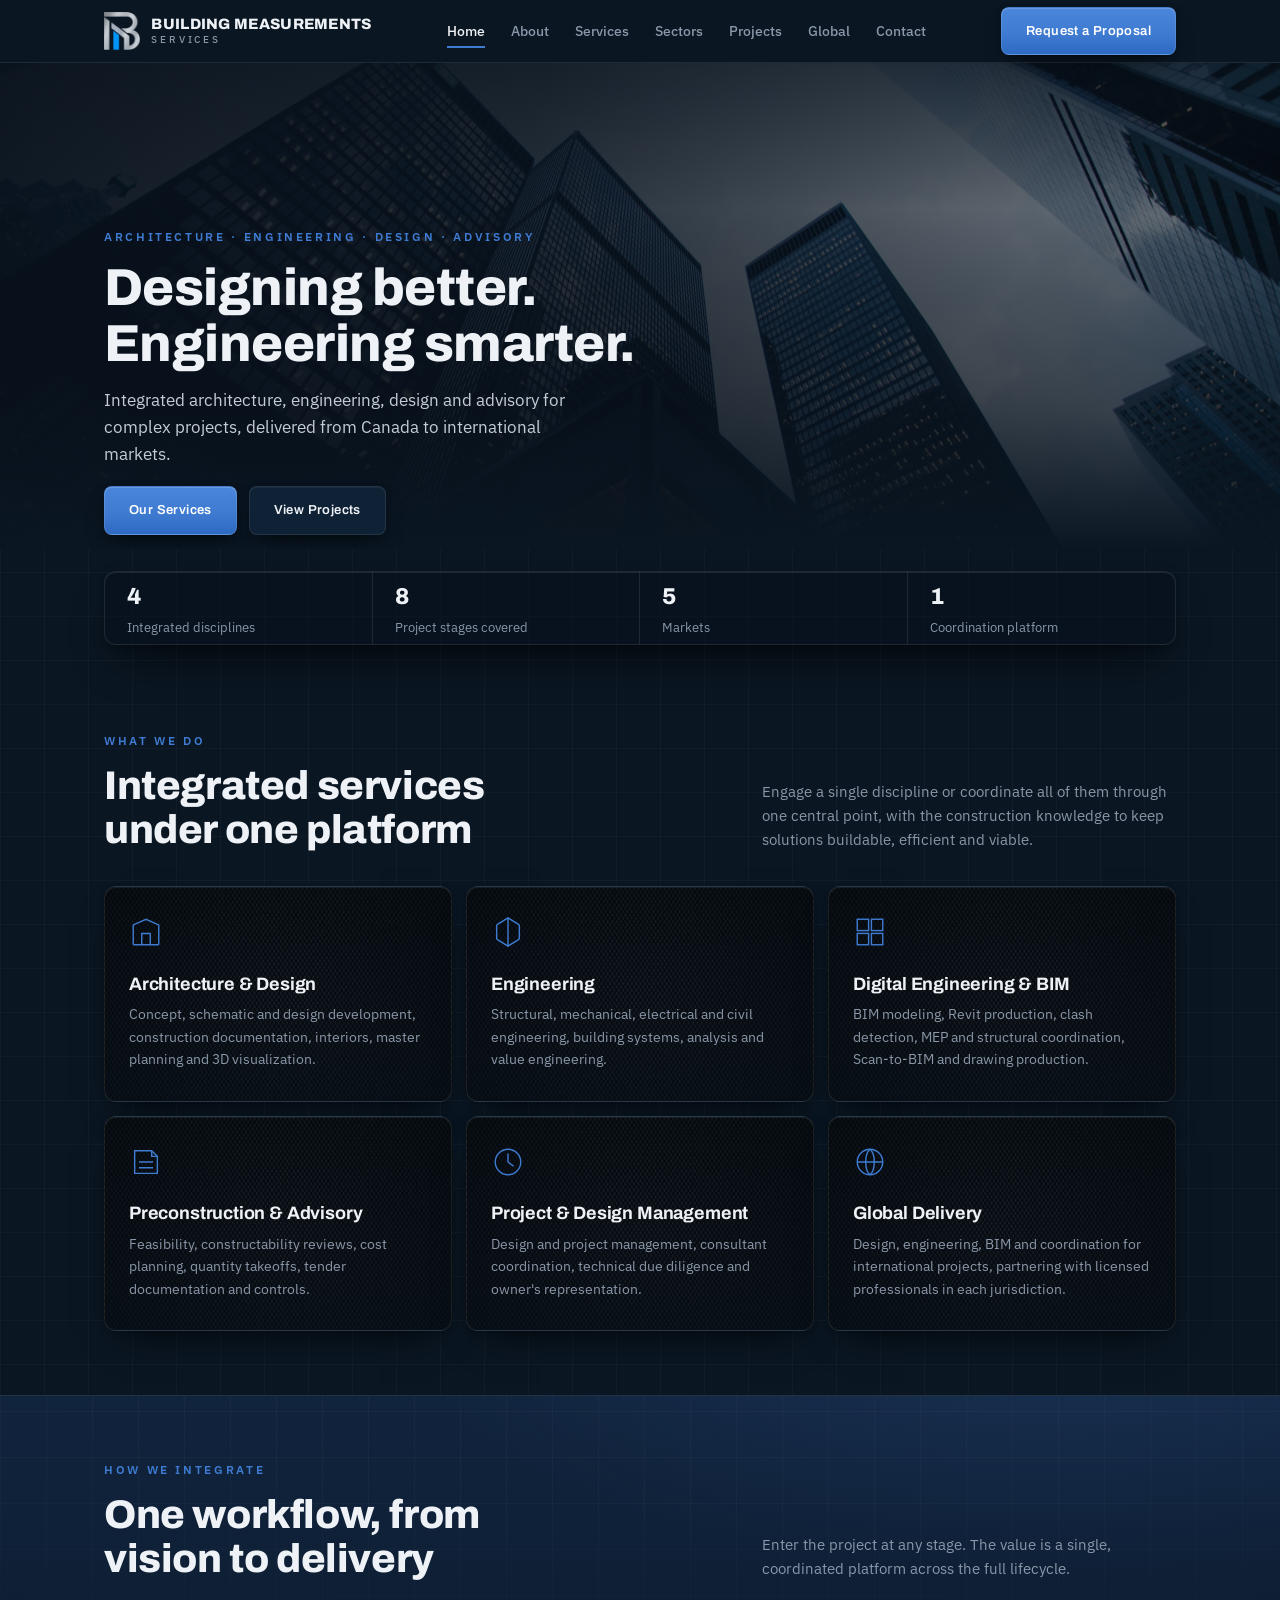
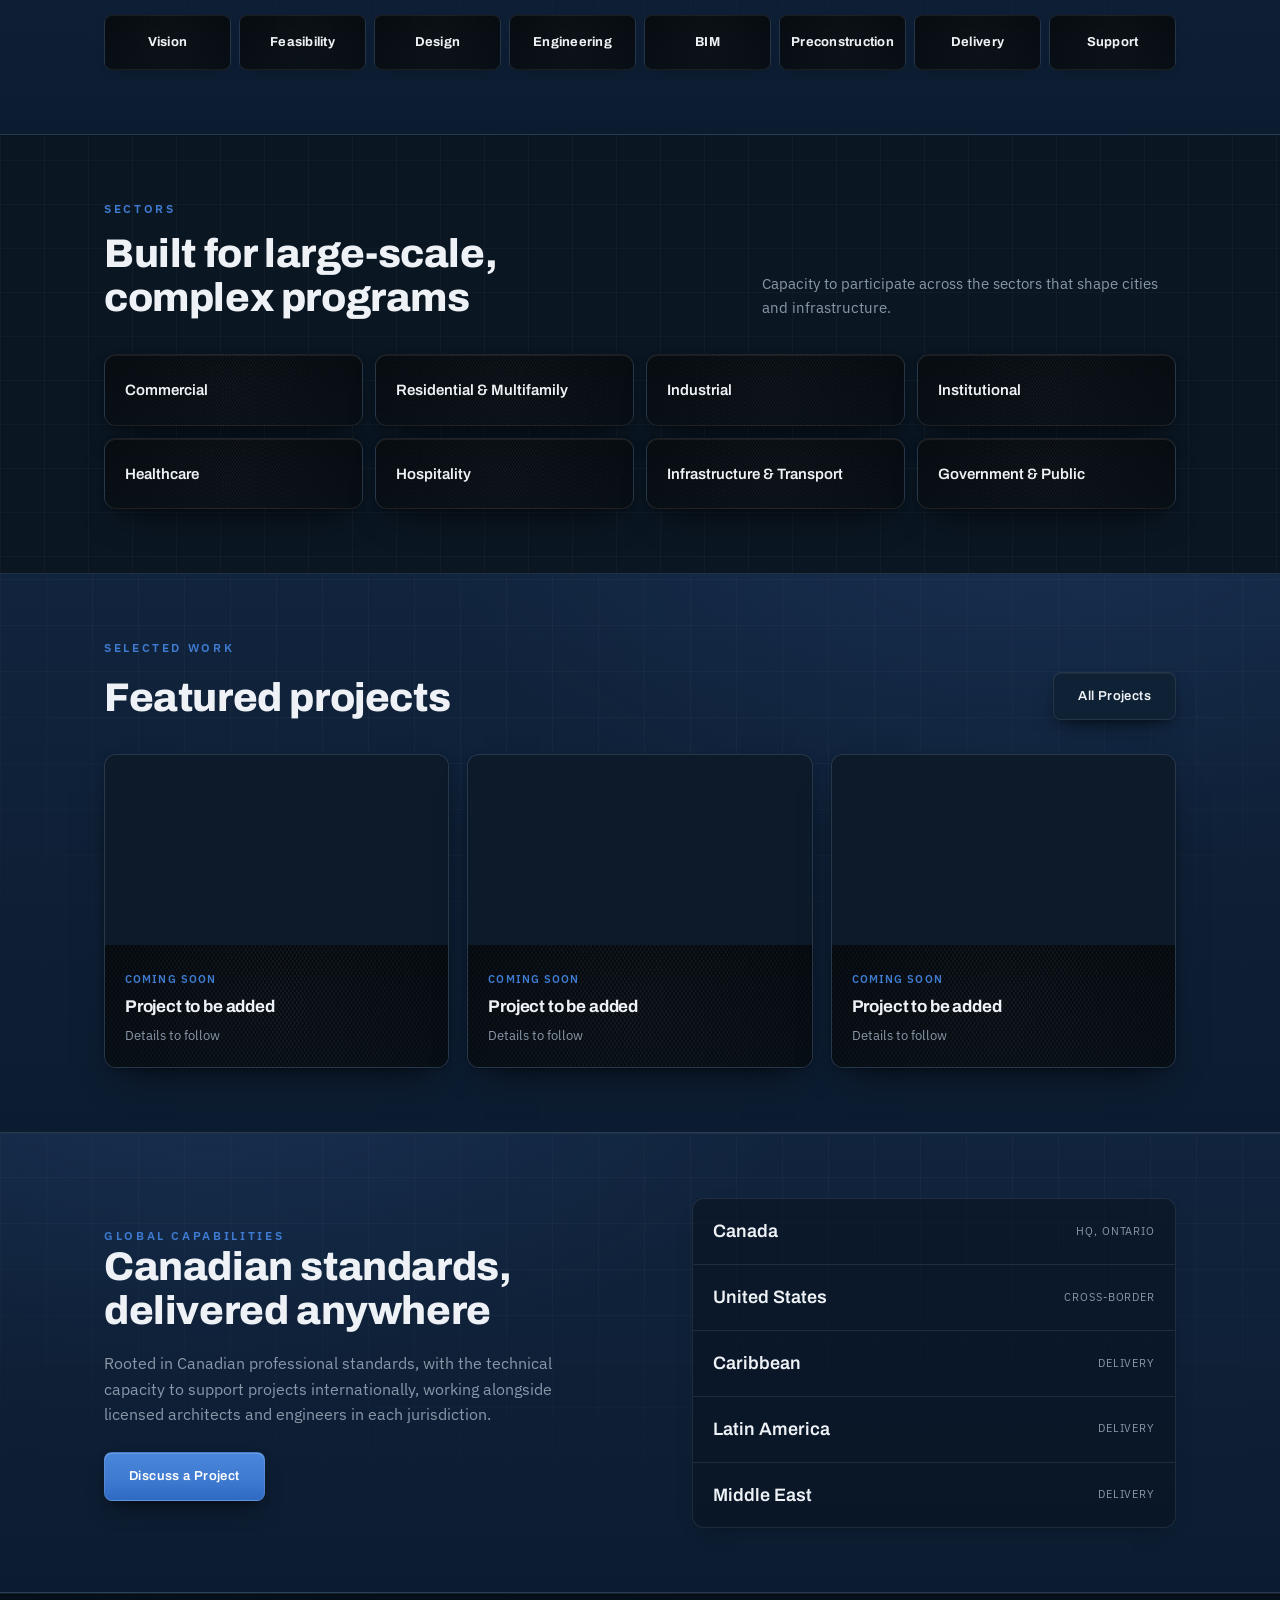
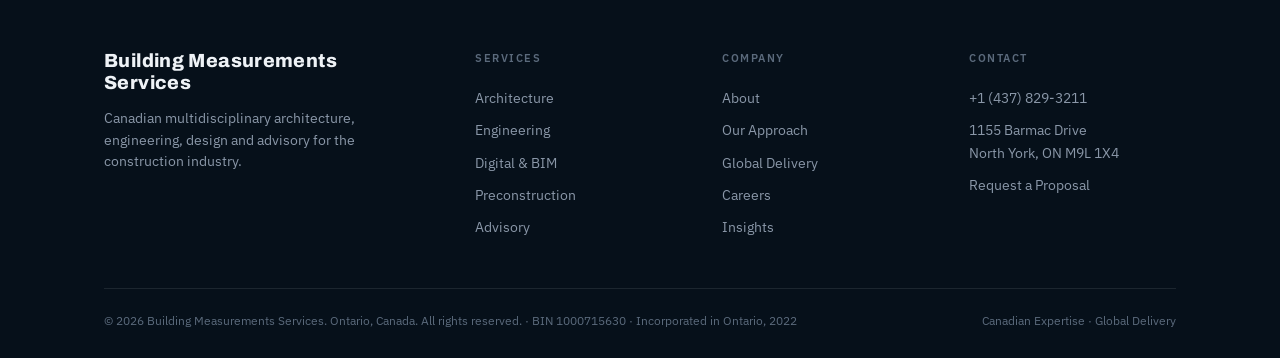
==== commit 1733a0ae: "Add files via upload" ====
--- a/index.html
+++ b/index.html
@@ -22,7 +22,7 @@
 <section class="hero bg-home">
     <div class="wrap">
       <p class="eyebrow reveal">Architecture · Engineering · Design · Advisory</p>
-      <h1 class="reveal">Designing better. Engineering smarter. <span class="thin">Building beyond borders.</span></h1>
+      <h1 class="reveal">Designing better. Engineering smarter.</h1>
       <p class="lead reveal">Integrated architecture, engineering, design and advisory for complex projects, delivered from Canada to international markets.</p>
       <div class="hero-cta reveal">
         <a href="services/" class="btn btn-primary">Our Services</a>
--- a/css/style.css
+++ b/css/style.css
@@ -46,13 +46,13 @@
 .btn-primary{
   background:linear-gradient(180deg,#4a86db 0%,#3E7BD1 55%,#2f6ac2 100%);
   color:#fff;border:1px solid rgba(255,255,255,.12);
-  box-shadow:0 4px 12px -8px rgba(0,0,0,.5), inset 0 1px 0 rgba(255,255,255,.14);
-  transition:transform .18s ease;
+  box-shadow:0 12px 24px -10px rgba(0,0,0,.6), 0 3px 8px -4px rgba(0,0,0,.5), inset 0 1px 0 rgba(255,255,255,.16);
+  transition:transform .18s ease, box-shadow .18s ease;
 }
-.btn-primary:hover{transform:translateY(-1px)}
+.btn-primary:hover{transform:translateY(-2px);box-shadow:0 18px 32px -12px rgba(0,0,0,.66), 0 4px 10px -4px rgba(0,0,0,.5), inset 0 1px 0 rgba(255,255,255,.18)}
 .btn-primary:active{transform:translateY(0)}
-.btn-ghost{background:var(--navy);color:var(--white);border-color:var(--line);box-shadow:0 4px 12px -8px rgba(0,0,0,.5)}
-.btn-ghost:hover{background:var(--navy-hi);border-color:var(--steel-dim)}
+.btn-ghost{background:var(--navy);color:var(--white);border-color:var(--line);box-shadow:0 12px 24px -10px rgba(0,0,0,.6), 0 3px 8px -4px rgba(0,0,0,.5), inset 0 1px 0 rgba(255,255,255,.05)}
+.btn-ghost:hover{background:var(--navy-hi);border-color:var(--steel-dim);transform:translateY(-2px);box-shadow:0 18px 32px -12px rgba(0,0,0,.66), 0 4px 10px -4px rgba(0,0,0,.5)}
 
 /* reveal on-scroll */
 .reveal{opacity:0;transform:translateY(14px);transition:.6s cubic-bezier(.2,.7,.2,1)}
--- a/css/components.css
+++ b/css/components.css
@@ -13,18 +13,18 @@
 
 /* ---------- hero (home) ---------- */
 .hero{position:relative;overflow:hidden;padding:0;
-  display:flex;flex-direction:column;min-height:clamp(440px,58vh,560px);
+  display:flex;flex-direction:column;min-height:clamp(400px,54vh,540px);
   background-color:#0A1622;background-position:center;background-size:cover;background-repeat:no-repeat}
 .hero::before{content:"";position:absolute;inset:0;z-index:1;
   background:linear-gradient(90deg, rgba(8,17,28,.96) 0%, rgba(8,17,28,.86) 42%, rgba(8,17,28,.5) 100%)}
 .hero::after{content:"";position:absolute;inset:0;z-index:1;
   background:linear-gradient(180deg, rgba(8,17,28,.55) 0%, rgba(8,17,28,0) 30%, rgba(8,17,28,.45) 72%, rgba(10,22,34,1) 100%)}
 .hero .wrap{position:relative;z-index:2;width:100%;flex:1;display:flex;flex-direction:column;justify-content:flex-end;
-  padding-top:clamp(40px,6vw,72px);padding-bottom:clamp(20px,3vw,32px)}
+  padding-top:clamp(24px,3vw,42px);padding-bottom:clamp(8px,1.2vw,14px)}
 .hero .eyebrow{margin-bottom:14px}
 .hero h1{font-size:clamp(30px,4.4vw,52px);font-weight:800;line-height:1.08;max-width:18ch}
 .hero h1 .thin{color:var(--steel);font-weight:500}
-.hero .lead{margin:18px 0 26px;max-width:50ch;color:#C4CCD6;font-size:clamp(15px,1.5vw,17px)}
+.hero .lead{margin:14px 0 18px;max-width:50ch;color:#C4CCD6;font-size:clamp(15px,1.5vw,17px)}
 .hero-cta{display:flex;gap:12px;flex-wrap:wrap}
 
 /* hero stats: banda horizontal redondeada */
@@ -172,12 +172,13 @@
    Ajustes MÓVIL (versión resumida)
    ============================================================ */
 @media (max-width:600px){
-  /* Home hero: solo título corto + botones sobre la imagen (sin párrafo) */
+  /* Home hero: título centrado sobre la imagen, con aire antes de los botones */
   .hero .eyebrow{display:none}
   .hero h1 .thin{display:none}
-  .hero h1{font-size:clamp(24px,7.2vw,32px);line-height:1.14}
+  .hero h1{font-size:clamp(24px,7.2vw,32px);line-height:1.16;margin-bottom:24px}
   .hero .lead{display:none}
-  .hero{min-height:clamp(330px,56vh,430px)}
+  .hero .wrap{justify-content:center;align-items:center;text-align:center;padding-top:clamp(48px,16vw,90px);padding-bottom:clamp(36px,10vw,60px)}
+  .hero{min-height:clamp(400px,64vh,500px)}
   .hero-cta{justify-content:center}
 
   /* Page-hero interno: título pequeño y sin párrafo, deja ver el fondo */
@@ -300,3 +301,17 @@
   .contact-card{grid-template-columns:1fr}
   .contact-info{border-right:0;border-bottom:1px solid rgba(255,255,255,.08)}
 }
+
+/* ============================================================
+   Banda de STATS — solo ESCRITORIO: más fina, más arriba, más sombra 3D
+   (en móvil se queda como está)
+   ============================================================ */
+@media (min-width:701px){
+  .hstats-band{padding-top:clamp(12px,1.8vw,22px);padding-bottom:clamp(12px,1.8vw,22px)}
+  .hstat{padding-top:7px;padding-bottom:7px}
+  .hstat .n{font-size:clamp(19px,1.8vw,23px)}
+  .hstat .l{margin-top:1px}
+  .hstats-inner{
+    box-shadow:0 24px 46px -18px rgba(0,0,0,.82), 0 4px 10px -5px rgba(0,0,0,.5), inset 0 1px 0 rgba(255,255,255,.08);
+  }
+}
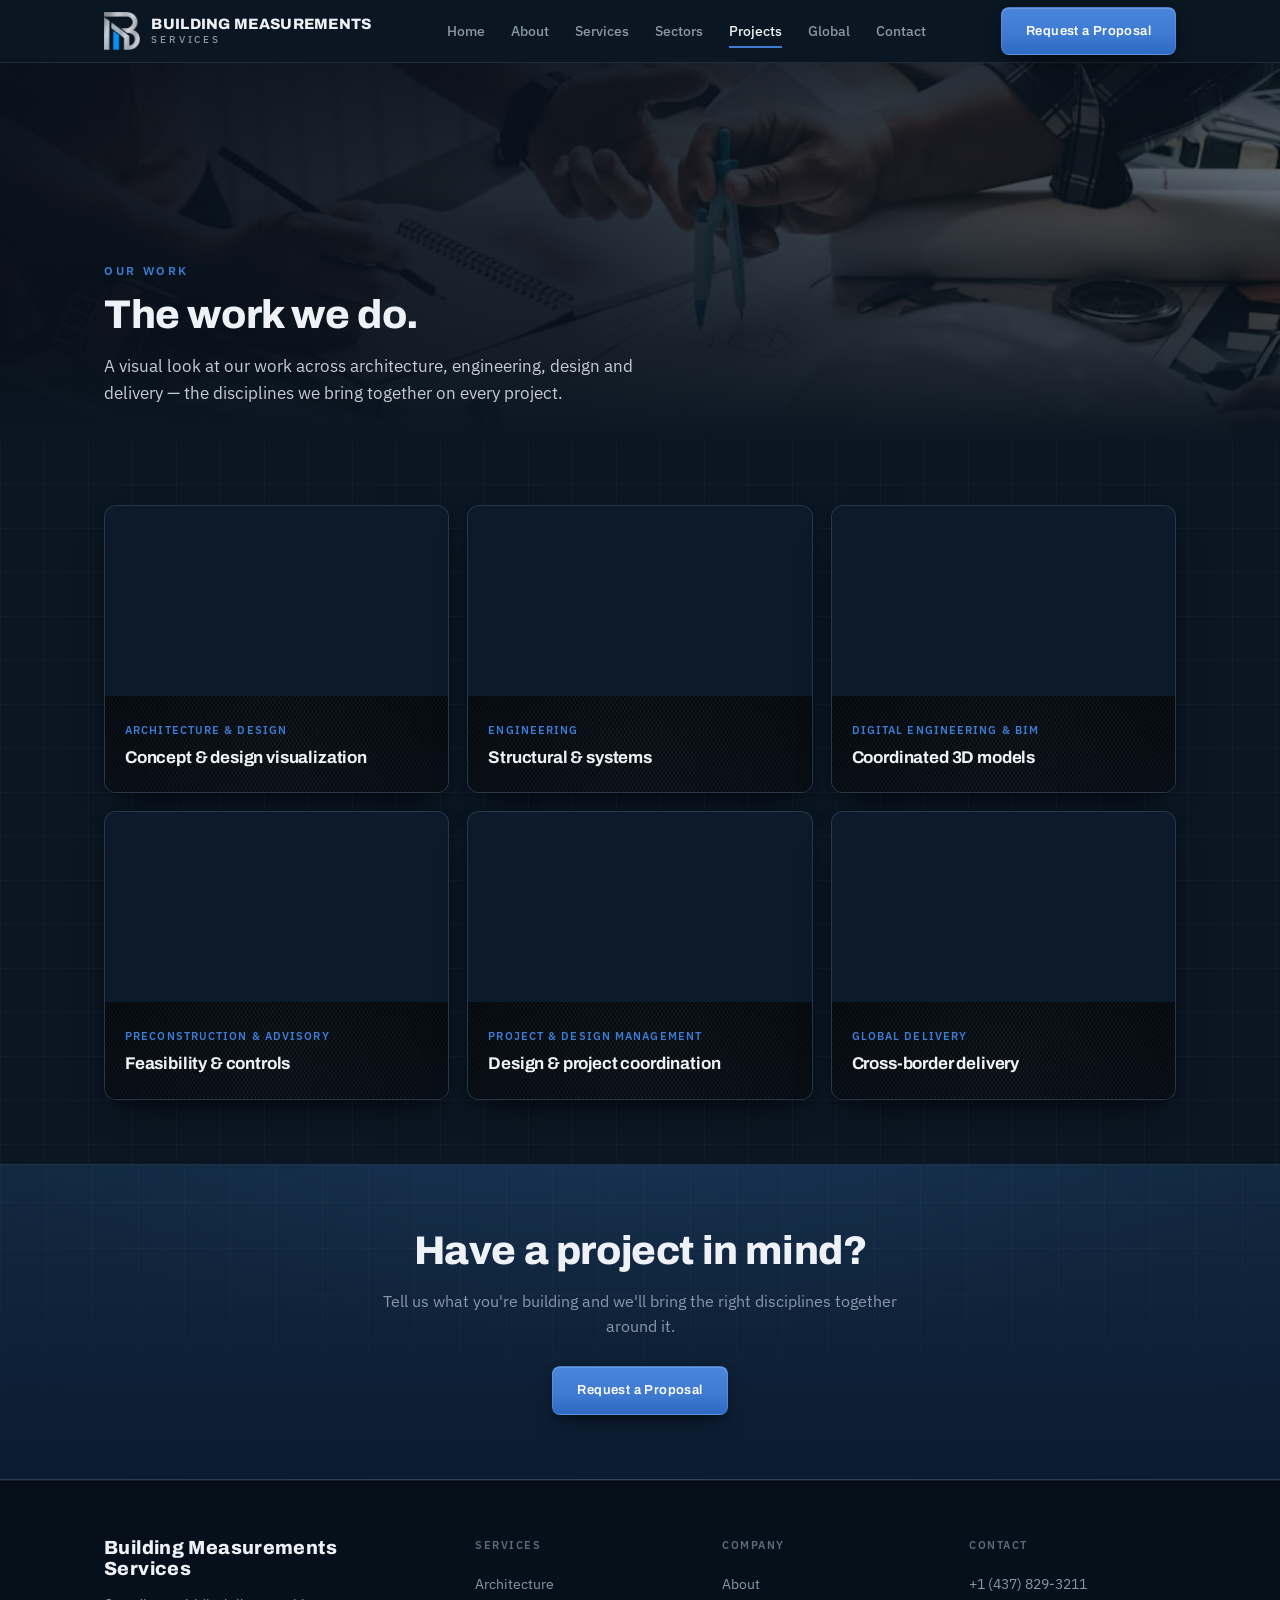
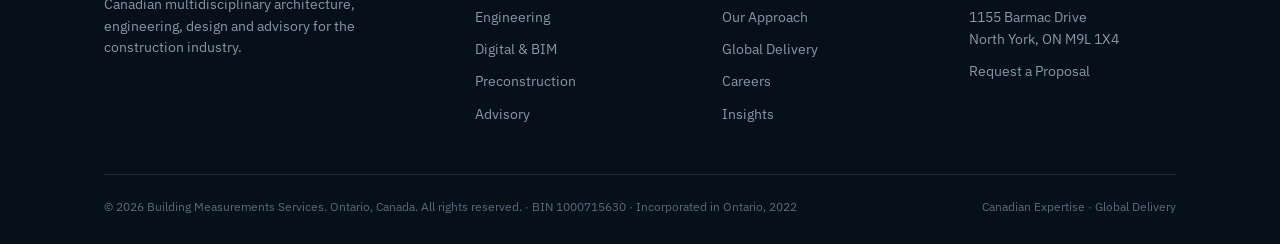
==== commit 30843323: "Add files via upload" ====
--- a/index.html
+++ b/index.html
@@ -3,170 +3,72 @@
 <head>
   <meta charset="UTF-8">
   <meta name="viewport" content="width=device-width, initial-scale=1.0">
-  <title>Building Measurements Services</title>
-  <meta name="description" content="Building Measurements Services. Canadian multidisciplinary architecture, engineering, design and advisory firm for the construction industry. Canadian expertise, global delivery.">
+  <title>Projects | Building Measurements Services</title>
+  <meta name="description" content="Selected work by Building Measurements Services. Confirmed projects, with imagery, sector and location, will be published here.">
 
-  <link rel="icon" href="favicon.webp" type="image/webp">
+  <link rel="icon" href="../favicon.webp" type="image/webp">
   <link rel="preconnect" href="https://fonts.googleapis.com">
   <link rel="preconnect" href="https://fonts.gstatic.com" crossorigin>
   <link href="https://fonts.googleapis.com/css2?family=Archivo:wght@500;600;700;800;900&family=IBM+Plex+Sans:wght@300;400;500;600&display=swap" rel="stylesheet">
 
-  <link rel="stylesheet" href="css/tokens.css?v=10">
-  <link rel="stylesheet" href="css/style.css?v=10">
-  <link rel="stylesheet" href="css/layout.css?v=10">
-  <link rel="stylesheet" href="css/header.css?v=10">
-  <link rel="stylesheet" href="css/components.css?v=10">
+  <link rel="stylesheet" href="../css/tokens.css?v=10">
+  <link rel="stylesheet" href="../css/style.css?v=10">
+  <link rel="stylesheet" href="../css/layout.css?v=10">
+  <link rel="stylesheet" href="../css/header.css?v=10">
+  <link rel="stylesheet" href="../css/components.css?v=10">
 </head>
 <body class="grid-bg">
 
-<section class="hero bg-home">
+<section class="page-hero bg-projects">
     <div class="wrap">
-      <p class="eyebrow reveal">Architecture · Engineering · Design · Advisory</p>
-      <h1 class="reveal">Designing better. Engineering smarter.</h1>
-      <p class="lead reveal">Integrated architecture, engineering, design and advisory for complex projects, delivered from Canada to international markets.</p>
-      <div class="hero-cta reveal">
-        <a href="services/" class="btn btn-primary">Our Services</a>
-        <a href="projects/" class="btn btn-ghost">View Projects</a>
-      </div>
+      <p class="eyebrow reveal">Our Work</p>
+      <h1 class="reveal">The work we do.</h1>
+      <p class="lead reveal">A visual look at our work across architecture, engineering, design and delivery — the disciplines we bring together on every project.</p>
     </div>
   </section>
 
-  <section class="hstats-band">
+  <section>
     <div class="wrap">
-      <div class="hstats-inner reveal">
-        <div class="hstat"><div class="n">4</div><div class="l">Integrated disciplines</div></div>
-        <div class="hstat"><div class="n">8</div><div class="l">Project stages covered</div></div>
-        <div class="hstat"><div class="n">5</div><div class="l">Markets</div></div>
-        <div class="hstat"><div class="n">1</div><div class="l">Coordination platform</div></div>
-      </div>
-    </div>
-  </section>
-
-  <section id="services">
-    <div class="wrap">
-      <p class="eyebrow reveal">What we do</p>
-      <div class="sec-head reveal">
-        <h2>Integrated services under one platform</h2>
-        <p class="sub">Engage a single discipline or coordinate all of them through one central point, with the construction knowledge to keep solutions buildable, efficient and viable.</p>
-      </div>
-      <div class="svc-grid reveal">
-        <article class="svc">
-          <svg class="ico" viewBox="0 0 48 48" fill="none" stroke="currentColor" stroke-width="2" aria-hidden="true"><path d="M6 42V14L24 6l18 8v28"/><path d="M6 42h36M18 42V26h12v16"/></svg>
-          <h3>Architecture &amp; Design</h3>
-          <p>Concept, schematic and design development, construction documentation, interiors, master planning and 3D visualization.</p>
+      <div class="proj-grid reveal">
+        <article class="proj">
+          <div class="img i-proj1"></div>
+          <div class="body"><span class="tag">Architecture &amp; Design</span><h3>Concept &amp; design visualization</h3></div>
         </article>
-        <article class="svc">
-          <svg class="ico" viewBox="0 0 48 48" fill="none" stroke="currentColor" stroke-width="2" aria-hidden="true"><path d="M24 4v40M8 14l16-10 16 10M8 34l16 10 16-10"/><path d="M8 14v20M40 14v20"/></svg>
-          <h3>Engineering</h3>
-          <p>Structural, mechanical, electrical and civil engineering, building systems, analysis and value engineering.</p>
+        <article class="proj">
+          <div class="img i-proj2"></div>
+          <div class="body"><span class="tag">Engineering</span><h3>Structural &amp; systems</h3></div>
         </article>
-        <article class="svc">
-          <svg class="ico" viewBox="0 0 48 48" fill="none" stroke="currentColor" stroke-width="2" aria-hidden="true"><rect x="6" y="6" width="16" height="16"/><rect x="26" y="6" width="16" height="16"/><rect x="6" y="26" width="16" height="16"/><rect x="26" y="26" width="16" height="16"/></svg>
-          <h3>Digital Engineering &amp; BIM</h3>
-          <p>BIM modeling, Revit production, clash detection, MEP and structural coordination, Scan-to-BIM and drawing production.</p>
+        <article class="proj">
+          <div class="img i-proj3"></div>
+          <div class="body"><span class="tag">Digital Engineering &amp; BIM</span><h3>Coordinated 3D models</h3></div>
         </article>
-        <article class="svc">
-          <svg class="ico" viewBox="0 0 48 48" fill="none" stroke="currentColor" stroke-width="2" aria-hidden="true"><path d="M8 40V8h24l8 8v24z"/><path d="M32 8v8h8M14 24h20M14 32h20"/></svg>
-          <h3>Preconstruction &amp; Advisory</h3>
-          <p>Feasibility, constructability reviews, cost planning, quantity takeoffs, tender documentation and controls.</p>
+        <article class="proj">
+          <div class="img i-proj4"></div>
+          <div class="body"><span class="tag">Preconstruction &amp; Advisory</span><h3>Feasibility &amp; controls</h3></div>
         </article>
-        <article class="svc">
-          <svg class="ico" viewBox="0 0 48 48" fill="none" stroke="currentColor" stroke-width="2" aria-hidden="true"><circle cx="24" cy="24" r="18"/><path d="M24 12v12l8 6"/></svg>
-          <h3>Project &amp; Design Management</h3>
-          <p>Design and project management, consultant coordination, technical due diligence and owner's representation.</p>
+        <article class="proj">
+          <div class="img i-proj5"></div>
+          <div class="body"><span class="tag">Project &amp; Design Management</span><h3>Design &amp; project coordination</h3></div>
         </article>
-        <article class="svc">
-          <svg class="ico" viewBox="0 0 48 48" fill="none" stroke="currentColor" stroke-width="2" aria-hidden="true"><circle cx="24" cy="24" r="18"/><path d="M6 24h36M24 6c8 6 8 30 0 36M24 6c-8 6-8 30 0 36"/></svg>
-          <h3>Global Delivery</h3>
-          <p>Design, engineering, BIM and coordination for international projects, partnering with licensed professionals in each jurisdiction.</p>
+        <article class="proj">
+          <div class="img i-proj6"></div>
+          <div class="body"><span class="tag">Global Delivery</span><h3>Cross-border delivery</h3></div>
         </article>
       </div>
     </div>
   </section>
 
-  <section class="process" id="approach">
+  <section class="cta-band">
     <div class="wrap">
-      <p class="eyebrow reveal">How we integrate</p>
-      <div class="sec-head reveal">
-        <h2>One workflow, from vision to delivery</h2>
-        <p class="sub">Enter the project at any stage. The value is a single, coordinated platform across the full lifecycle.</p>
-      </div>
-      <div class="flow reveal">
-        <div class="step"><div class="s-t">Vision</div></div>
-        <div class="step"><div class="s-t">Feasibility</div></div>
-        <div class="step"><div class="s-t">Design</div></div>
-        <div class="step"><div class="s-t">Engineering</div></div>
-        <div class="step"><div class="s-t">BIM</div></div>
-        <div class="step"><div class="s-t">Preconstruction</div></div>
-        <div class="step"><div class="s-t">Delivery</div></div>
-        <div class="step"><div class="s-t">Support</div></div>
+      <div class="reveal">
+        <h2>Have a project in mind?</h2>
+        <p>Tell us what you're building and we'll bring the right disciplines together around it.</p>
+        <a href="../contact/" class="btn btn-primary">Request a Proposal</a>
       </div>
     </div>
   </section>
 
-  <section id="sectors">
-    <div class="wrap">
-      <p class="eyebrow reveal">Sectors</p>
-      <div class="sec-head reveal">
-        <h2>Built for large-scale, complex programs</h2>
-        <p class="sub">Capacity to participate across the sectors that shape cities and infrastructure.</p>
-      </div>
-      <div class="sectors reveal">
-        <div class="sector"><span class="sc-t">Commercial</span></div>
-        <div class="sector"><span class="sc-t">Residential &amp; Multifamily</span></div>
-        <div class="sector"><span class="sc-t">Industrial</span></div>
-        <div class="sector"><span class="sc-t">Institutional</span></div>
-        <div class="sector"><span class="sc-t">Healthcare</span></div>
-        <div class="sector"><span class="sc-t">Hospitality</span></div>
-        <div class="sector"><span class="sc-t">Infrastructure &amp; Transport</span></div>
-        <div class="sector"><span class="sc-t">Government &amp; Public</span></div>
-      </div>
-    </div>
-  </section>
-
-  <section class="process" id="projects">
-    <div class="wrap">
-      <p class="eyebrow reveal">Selected work</p>
-      <div class="sec-head reveal">
-        <h2>Featured projects</h2>
-        <a href="projects/" class="btn btn-ghost">All Projects</a>
-      </div>
-      <div class="proj-grid reveal">
-        <article class="proj">
-          <div class="img"></div>
-          <div class="body"><span class="tag">Coming soon</span><h3>Project to be added</h3><span class="loc">Details to follow</span></div>
-        </article>
-        <article class="proj">
-          <div class="img"></div>
-          <div class="body"><span class="tag">Coming soon</span><h3>Project to be added</h3><span class="loc">Details to follow</span></div>
-        </article>
-        <article class="proj">
-          <div class="img"></div>
-          <div class="body"><span class="tag">Coming soon</span><h3>Project to be added</h3><span class="loc">Details to follow</span></div>
-        </article>
-      </div>
-    </div>
-  </section>
-
-  <section class="global" id="global">
-    <div class="wrap global-inner">
-      <div class="reveal">
-        <p class="eyebrow">Global capabilities</p>
-        <h2>Canadian standards, delivered anywhere</h2>
-        <p class="g-lead">Rooted in Canadian professional standards, with the technical capacity to support projects internationally, working alongside licensed architects and engineers in each jurisdiction.</p>
-        <a href="contact/" class="btn btn-primary">Discuss a Project</a>
-      </div>
-      <div class="markets reveal">
-        <div class="market"><span class="m-n">Canada</span><span class="m-s">HQ, Ontario</span></div>
-        <div class="market"><span class="m-n">United States</span><span class="m-s">Cross-border</span></div>
-        <div class="market"><span class="m-n">Caribbean</span><span class="m-s">Delivery</span></div>
-        <div class="market"><span class="m-n">Latin America</span><span class="m-s">Delivery</span></div>
-        <div class="market"><span class="m-n">Middle East</span><span class="m-s">Delivery</span></div>
-      </div>
-    </div>
-  </section>
-
-  <script>window.SITE = { base: "", page: "home" };</script>
-  <script src="js/main.js?v=2"></script>
+  <script>window.SITE = { base: "../", page: "projects" };</script>
+  <script src="../js/main.js?v=2"></script>
 </body>
 </html>
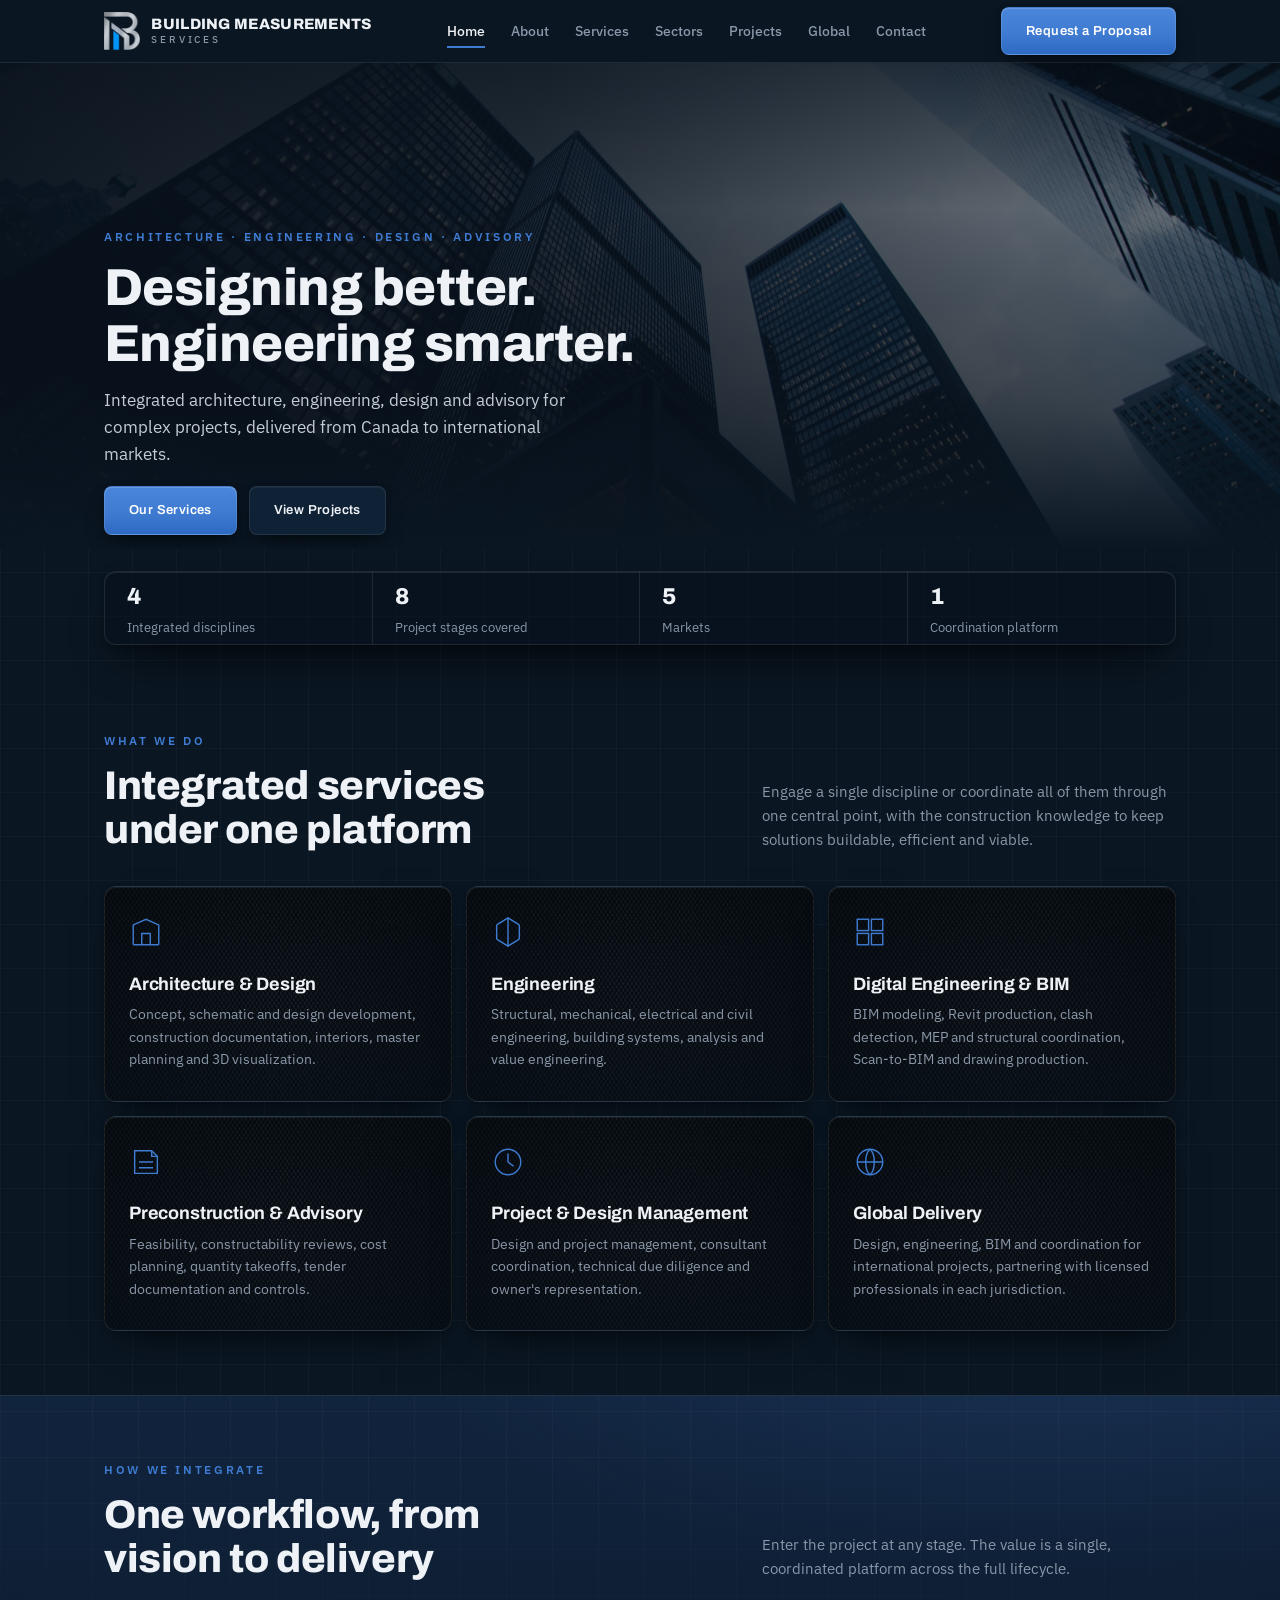
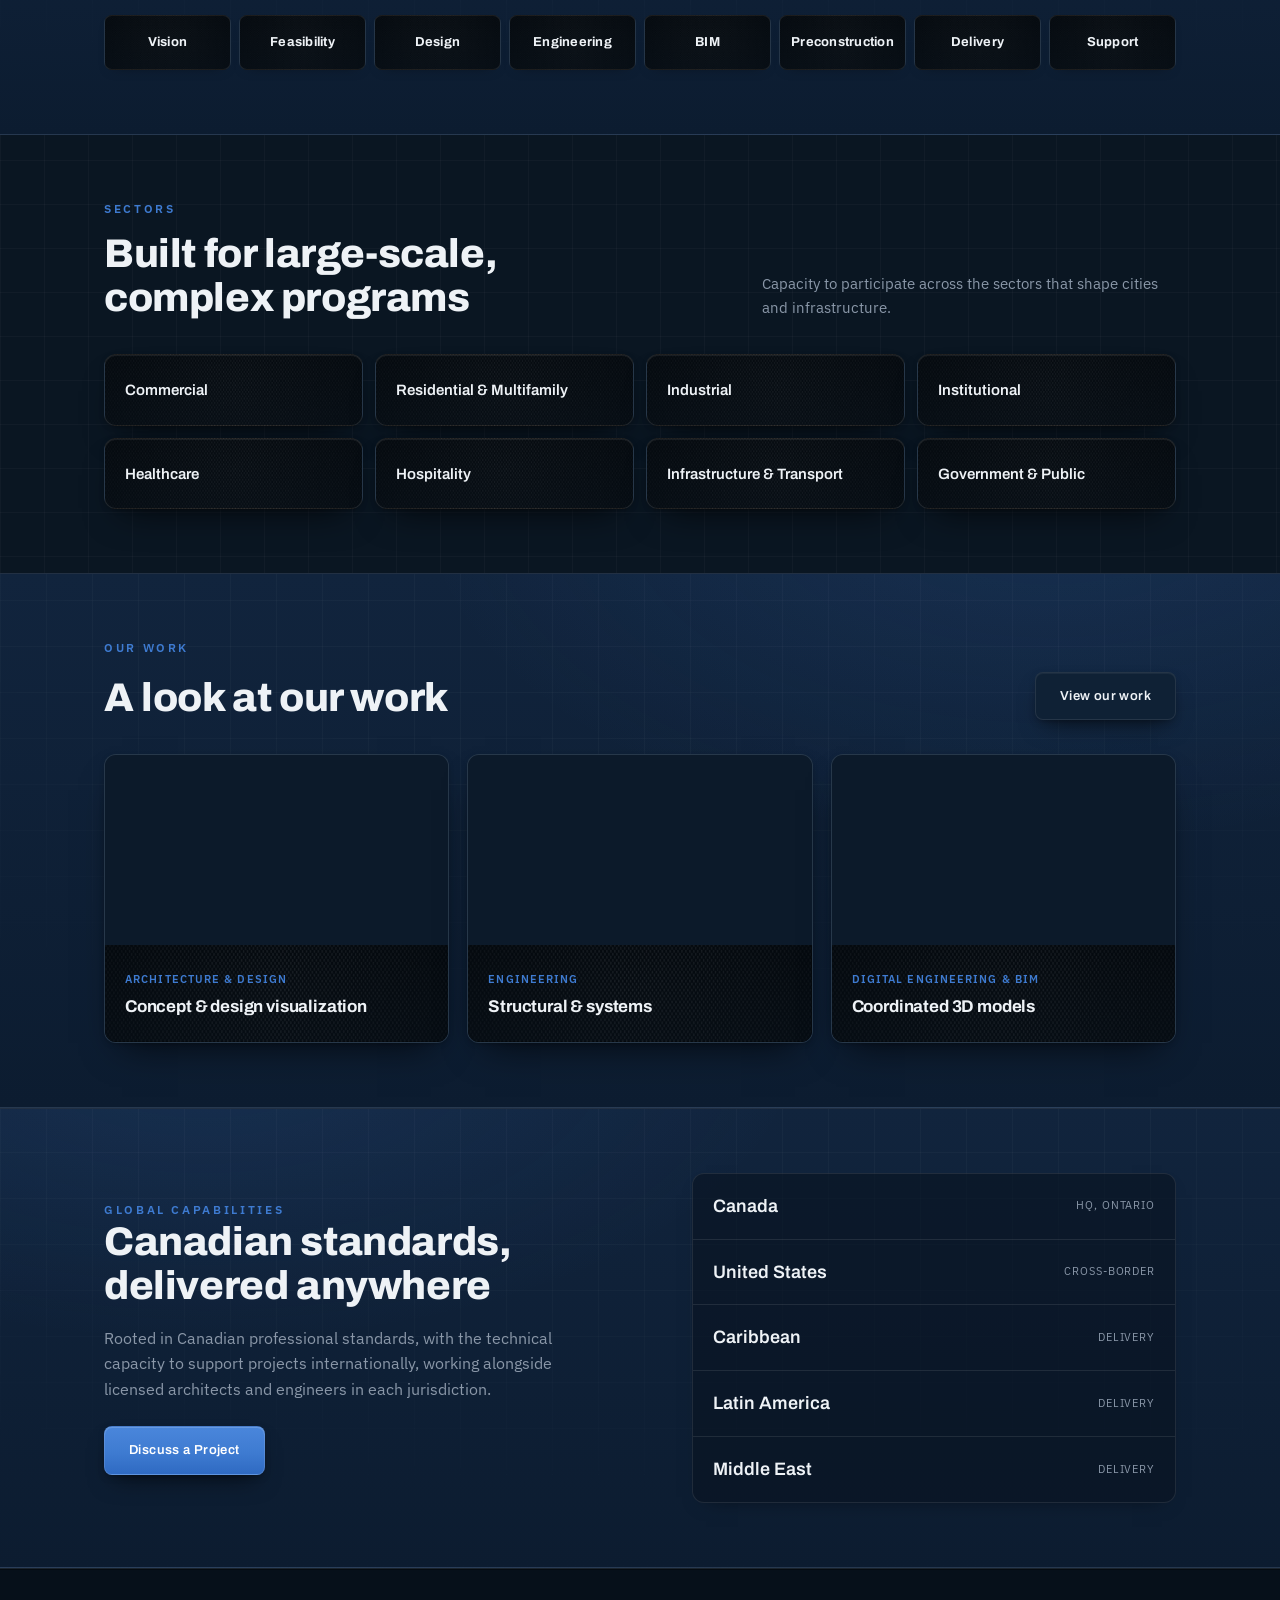
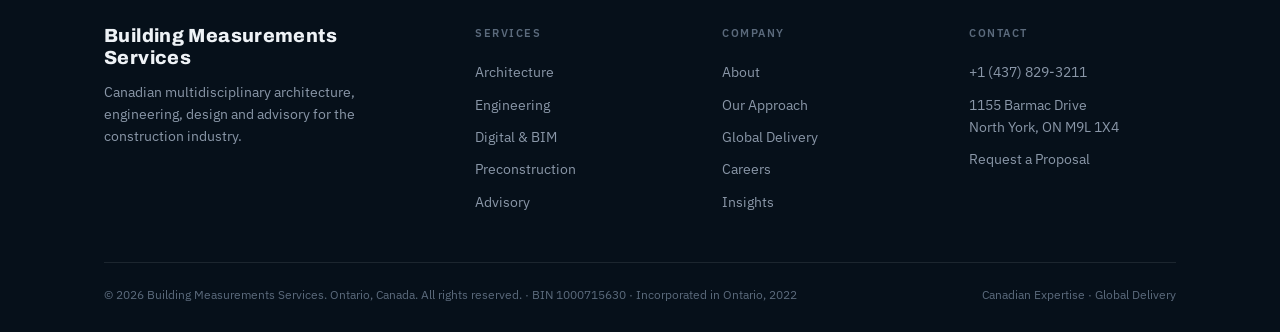
==== commit a7798448: "Add files via upload" ====
--- a/index.html
+++ b/index.html
@@ -3,32 +3,134 @@
 <head>
   <meta charset="UTF-8">
   <meta name="viewport" content="width=device-width, initial-scale=1.0">
-  <title>Projects | Building Measurements Services</title>
-  <meta name="description" content="Selected work by Building Measurements Services. Confirmed projects, with imagery, sector and location, will be published here.">
+  <title>Building Measurements Services</title>
+  <meta name="description" content="Building Measurements Services. Canadian multidisciplinary architecture, engineering, design and advisory firm for the construction industry. Canadian expertise, global delivery.">
 
-  <link rel="icon" href="../favicon.webp" type="image/webp">
+  <link rel="icon" href="favicon.webp" type="image/webp">
   <link rel="preconnect" href="https://fonts.googleapis.com">
   <link rel="preconnect" href="https://fonts.gstatic.com" crossorigin>
   <link href="https://fonts.googleapis.com/css2?family=Archivo:wght@500;600;700;800;900&family=IBM+Plex+Sans:wght@300;400;500;600&display=swap" rel="stylesheet">
 
-  <link rel="stylesheet" href="../css/tokens.css?v=10">
-  <link rel="stylesheet" href="../css/style.css?v=10">
-  <link rel="stylesheet" href="../css/layout.css?v=10">
-  <link rel="stylesheet" href="../css/header.css?v=10">
-  <link rel="stylesheet" href="../css/components.css?v=10">
+  <link rel="stylesheet" href="css/tokens.css?v=10">
+  <link rel="stylesheet" href="css/style.css?v=10">
+  <link rel="stylesheet" href="css/layout.css?v=10">
+  <link rel="stylesheet" href="css/header.css?v=10">
+  <link rel="stylesheet" href="css/components.css?v=10">
 </head>
 <body class="grid-bg">
 
-<section class="page-hero bg-projects">
+<section class="hero bg-home">
     <div class="wrap">
-      <p class="eyebrow reveal">Our Work</p>
-      <h1 class="reveal">The work we do.</h1>
-      <p class="lead reveal">A visual look at our work across architecture, engineering, design and delivery — the disciplines we bring together on every project.</p>
+      <p class="eyebrow reveal">Architecture · Engineering · Design · Advisory</p>
+      <h1 class="reveal">Designing better. Engineering smarter.</h1>
+      <p class="lead reveal">Integrated architecture, engineering, design and advisory for complex projects, delivered from Canada to international markets.</p>
+      <div class="hero-cta reveal">
+        <a href="services/" class="btn btn-primary">Our Services</a>
+        <a href="projects/" class="btn btn-ghost">View Projects</a>
+      </div>
     </div>
   </section>
 
-  <section>
+  <section class="hstats-band">
     <div class="wrap">
+      <div class="hstats-inner reveal">
+        <div class="hstat"><div class="n">4</div><div class="l">Integrated disciplines</div></div>
+        <div class="hstat"><div class="n">8</div><div class="l">Project stages covered</div></div>
+        <div class="hstat"><div class="n">5</div><div class="l">Markets</div></div>
+        <div class="hstat"><div class="n">1</div><div class="l">Coordination platform</div></div>
+      </div>
+    </div>
+  </section>
+
+  <section id="services">
+    <div class="wrap">
+      <p class="eyebrow reveal">What we do</p>
+      <div class="sec-head reveal">
+        <h2>Integrated services under one platform</h2>
+        <p class="sub">Engage a single discipline or coordinate all of them through one central point, with the construction knowledge to keep solutions buildable, efficient and viable.</p>
+      </div>
+      <div class="svc-grid reveal">
+        <article class="svc">
+          <svg class="ico" viewBox="0 0 48 48" fill="none" stroke="currentColor" stroke-width="2" aria-hidden="true"><path d="M6 42V14L24 6l18 8v28"/><path d="M6 42h36M18 42V26h12v16"/></svg>
+          <h3>Architecture &amp; Design</h3>
+          <p>Concept, schematic and design development, construction documentation, interiors, master planning and 3D visualization.</p>
+        </article>
+        <article class="svc">
+          <svg class="ico" viewBox="0 0 48 48" fill="none" stroke="currentColor" stroke-width="2" aria-hidden="true"><path d="M24 4v40M8 14l16-10 16 10M8 34l16 10 16-10"/><path d="M8 14v20M40 14v20"/></svg>
+          <h3>Engineering</h3>
+          <p>Structural, mechanical, electrical and civil engineering, building systems, analysis and value engineering.</p>
+        </article>
+        <article class="svc">
+          <svg class="ico" viewBox="0 0 48 48" fill="none" stroke="currentColor" stroke-width="2" aria-hidden="true"><rect x="6" y="6" width="16" height="16"/><rect x="26" y="6" width="16" height="16"/><rect x="6" y="26" width="16" height="16"/><rect x="26" y="26" width="16" height="16"/></svg>
+          <h3>Digital Engineering &amp; BIM</h3>
+          <p>BIM modeling, Revit production, clash detection, MEP and structural coordination, Scan-to-BIM and drawing production.</p>
+        </article>
+        <article class="svc">
+          <svg class="ico" viewBox="0 0 48 48" fill="none" stroke="currentColor" stroke-width="2" aria-hidden="true"><path d="M8 40V8h24l8 8v24z"/><path d="M32 8v8h8M14 24h20M14 32h20"/></svg>
+          <h3>Preconstruction &amp; Advisory</h3>
+          <p>Feasibility, constructability reviews, cost planning, quantity takeoffs, tender documentation and controls.</p>
+        </article>
+        <article class="svc">
+          <svg class="ico" viewBox="0 0 48 48" fill="none" stroke="currentColor" stroke-width="2" aria-hidden="true"><circle cx="24" cy="24" r="18"/><path d="M24 12v12l8 6"/></svg>
+          <h3>Project &amp; Design Management</h3>
+          <p>Design and project management, consultant coordination, technical due diligence and owner's representation.</p>
+        </article>
+        <article class="svc">
+          <svg class="ico" viewBox="0 0 48 48" fill="none" stroke="currentColor" stroke-width="2" aria-hidden="true"><circle cx="24" cy="24" r="18"/><path d="M6 24h36M24 6c8 6 8 30 0 36M24 6c-8 6-8 30 0 36"/></svg>
+          <h3>Global Delivery</h3>
+          <p>Design, engineering, BIM and coordination for international projects, partnering with licensed professionals in each jurisdiction.</p>
+        </article>
+      </div>
+    </div>
+  </section>
+
+  <section class="process" id="approach">
+    <div class="wrap">
+      <p class="eyebrow reveal">How we integrate</p>
+      <div class="sec-head reveal">
+        <h2>One workflow, from vision to delivery</h2>
+        <p class="sub">Enter the project at any stage. The value is a single, coordinated platform across the full lifecycle.</p>
+      </div>
+      <div class="flow reveal">
+        <div class="step"><div class="s-t">Vision</div></div>
+        <div class="step"><div class="s-t">Feasibility</div></div>
+        <div class="step"><div class="s-t">Design</div></div>
+        <div class="step"><div class="s-t">Engineering</div></div>
+        <div class="step"><div class="s-t">BIM</div></div>
+        <div class="step"><div class="s-t">Preconstruction</div></div>
+        <div class="step"><div class="s-t">Delivery</div></div>
+        <div class="step"><div class="s-t">Support</div></div>
+      </div>
+    </div>
+  </section>
+
+  <section id="sectors">
+    <div class="wrap">
+      <p class="eyebrow reveal">Sectors</p>
+      <div class="sec-head reveal">
+        <h2>Built for large-scale, complex programs</h2>
+        <p class="sub">Capacity to participate across the sectors that shape cities and infrastructure.</p>
+      </div>
+      <div class="sectors reveal">
+        <div class="sector"><span class="sc-t">Commercial</span></div>
+        <div class="sector"><span class="sc-t">Residential &amp; Multifamily</span></div>
+        <div class="sector"><span class="sc-t">Industrial</span></div>
+        <div class="sector"><span class="sc-t">Institutional</span></div>
+        <div class="sector"><span class="sc-t">Healthcare</span></div>
+        <div class="sector"><span class="sc-t">Hospitality</span></div>
+        <div class="sector"><span class="sc-t">Infrastructure &amp; Transport</span></div>
+        <div class="sector"><span class="sc-t">Government &amp; Public</span></div>
+      </div>
+    </div>
+  </section>
+
+  <section class="process" id="projects">
+    <div class="wrap">
+      <p class="eyebrow reveal">Our Work</p>
+      <div class="sec-head reveal">
+        <h2>A look at our work</h2>
+        <a href="projects/" class="btn btn-ghost">View our work</a>
+      </div>
       <div class="proj-grid reveal">
         <article class="proj">
           <div class="img i-proj1"></div>
@@ -42,33 +144,29 @@
           <div class="img i-proj3"></div>
           <div class="body"><span class="tag">Digital Engineering &amp; BIM</span><h3>Coordinated 3D models</h3></div>
         </article>
-        <article class="proj">
-          <div class="img i-proj4"></div>
-          <div class="body"><span class="tag">Preconstruction &amp; Advisory</span><h3>Feasibility &amp; controls</h3></div>
-        </article>
-        <article class="proj">
-          <div class="img i-proj5"></div>
-          <div class="body"><span class="tag">Project &amp; Design Management</span><h3>Design &amp; project coordination</h3></div>
-        </article>
-        <article class="proj">
-          <div class="img i-proj6"></div>
-          <div class="body"><span class="tag">Global Delivery</span><h3>Cross-border delivery</h3></div>
-        </article>
       </div>
     </div>
   </section>
 
-  <section class="cta-band">
-    <div class="wrap">
+  <section class="global" id="global">
+    <div class="wrap global-inner">
       <div class="reveal">
-        <h2>Have a project in mind?</h2>
-        <p>Tell us what you're building and we'll bring the right disciplines together around it.</p>
-        <a href="../contact/" class="btn btn-primary">Request a Proposal</a>
+        <p class="eyebrow">Global capabilities</p>
+        <h2>Canadian standards, delivered anywhere</h2>
+        <p class="g-lead">Rooted in Canadian professional standards, with the technical capacity to support projects internationally, working alongside licensed architects and engineers in each jurisdiction.</p>
+        <a href="contact/" class="btn btn-primary">Discuss a Project</a>
+      </div>
+      <div class="markets reveal">
+        <div class="market"><span class="m-n">Canada</span><span class="m-s">HQ, Ontario</span></div>
+        <div class="market"><span class="m-n">United States</span><span class="m-s">Cross-border</span></div>
+        <div class="market"><span class="m-n">Caribbean</span><span class="m-s">Delivery</span></div>
+        <div class="market"><span class="m-n">Latin America</span><span class="m-s">Delivery</span></div>
+        <div class="market"><span class="m-n">Middle East</span><span class="m-s">Delivery</span></div>
       </div>
     </div>
   </section>
 
-  <script>window.SITE = { base: "../", page: "projects" };</script>
-  <script src="../js/main.js?v=2"></script>
+  <script>window.SITE = { base: "", page: "home" };</script>
+  <script src="js/main.js?v=2"></script>
 </body>
 </html>
--- a/css/components.css
+++ b/css/components.css
@@ -62,18 +62,21 @@
 /* ---------- sectores ---------- */
 .sectors{display:grid;grid-template-columns:repeat(4,1fr);gap:12px}
 .sector{background:linear-gradient(rgba(15,33,53,.76),rgba(15,33,53,.86)),url('../images/texture.jpg') center/cover;border:1px solid var(--line);border-radius:var(--radius);padding:22px 20px;transition:.22s;box-shadow:0 10px 22px -14px rgba(0,0,0,.6)}
-.sector:hover{background:linear-gradient(rgba(22,48,74,.82),rgba(22,48,74,.88)),url('../images/texture.jpg') center/cover;transform:translateY(-2px);box-shadow:0 16px 28px -16px rgba(0,0,0,.68)}
+.sector:hover{transform:translateY(-2px)}
 .sector .sc-t{font-family:var(--font-display);font-weight:600;font-size:15px}
 @media (max-width:860px){.sectors{grid-template-columns:repeat(2,1fr)}}
 
 /* ---------- proyectos ---------- */
 .proj-grid{display:grid;grid-template-columns:repeat(3,1fr);gap:18px}
 .proj{background:var(--navy);border:1px solid var(--line);border-radius:var(--radius);overflow:hidden;transition:.24s;box-shadow:0 12px 26px -14px rgba(0,0,0,.7)}
-.proj:hover{transform:translateY(-3px);border-color:var(--steel-dim);box-shadow:0 20px 36px -16px rgba(0,0,0,.75)}
+.proj:hover{transform:translateY(-3px);box-shadow:0 20px 36px -16px rgba(0,0,0,.75)}
 .proj .img{height:190px;background:#0C1A2A center/cover no-repeat}
 .i-proj1{background-image:linear-gradient(180deg,rgba(10,22,34,.12),rgba(10,22,34,.5)),url('../images/proj-1.jpg')}
 .i-proj2{background-image:linear-gradient(180deg,rgba(10,22,34,.12),rgba(10,22,34,.5)),url('../images/proj-2.jpg')}
 .i-proj3{background-image:linear-gradient(180deg,rgba(10,22,34,.12),rgba(10,22,34,.5)),url('../images/proj-3.jpg')}
+.i-proj4{background-image:linear-gradient(180deg,rgba(10,22,34,.12),rgba(10,22,34,.5)),url('../images/proj-4.jpg')}
+.i-proj5{background-image:linear-gradient(180deg,rgba(10,22,34,.12),rgba(10,22,34,.5)),url('../images/proj-5.jpg')}
+.i-proj6{background-image:linear-gradient(180deg,rgba(10,22,34,.12),rgba(10,22,34,.5)),url('../images/proj-6.jpg')}
 .proj .body{padding:20px}
 .proj .tag{font-size:11px;font-weight:600;letter-spacing:.1em;text-transform:uppercase;color:var(--accent)}
 .proj h3{font-size:17px;font-weight:700;margin:7px 0 5px}
